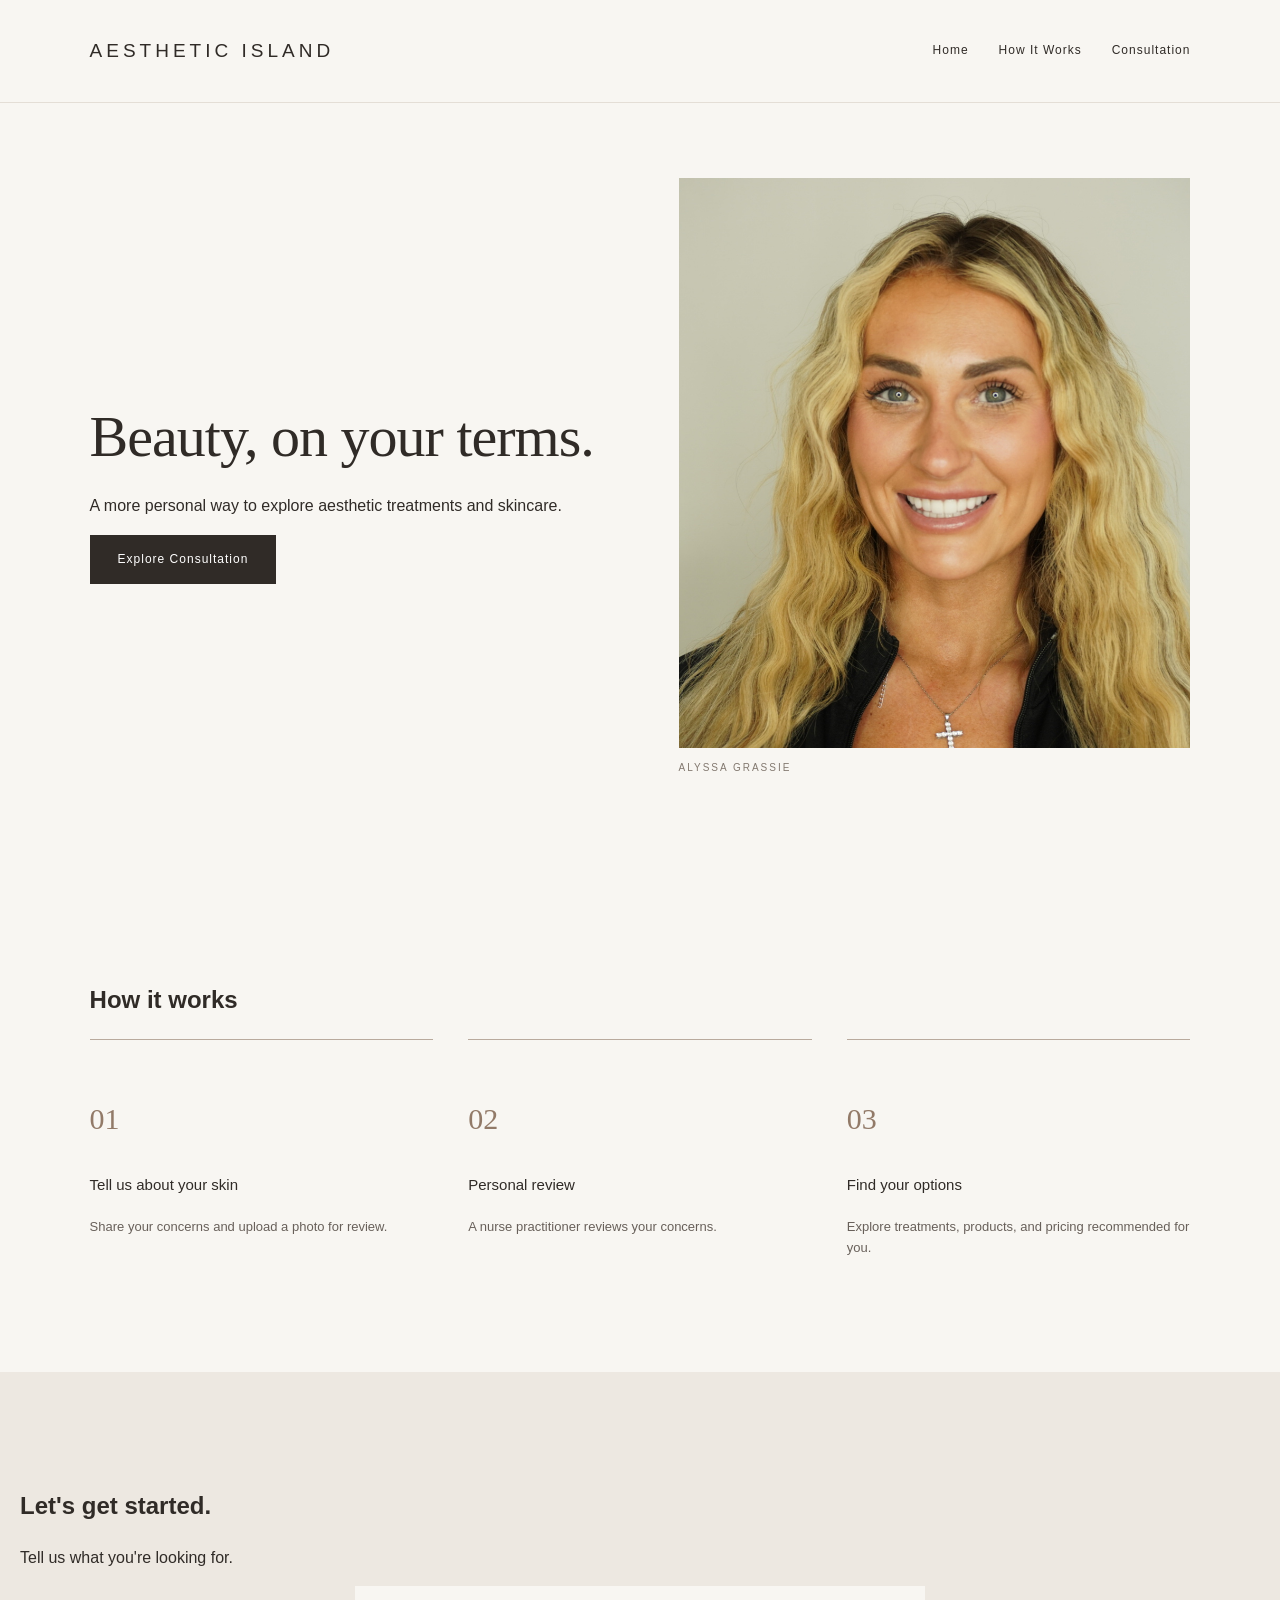
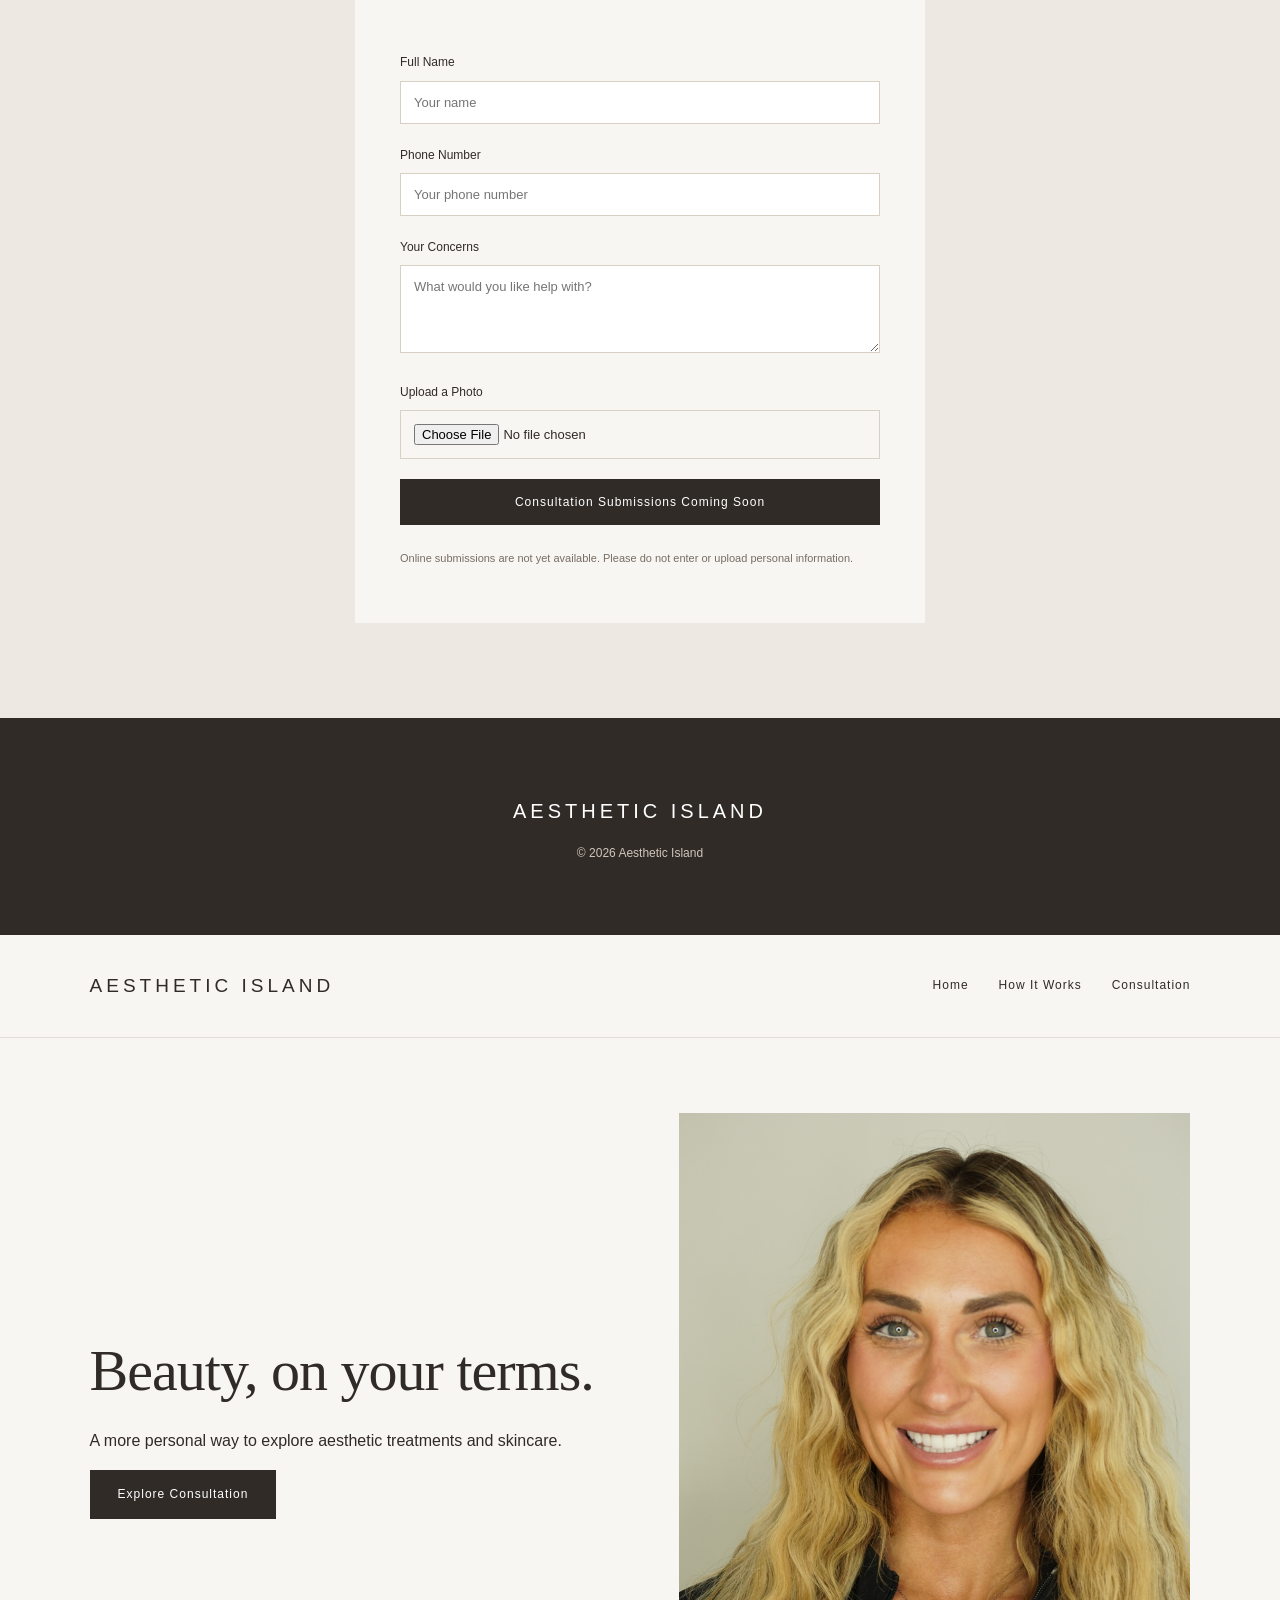
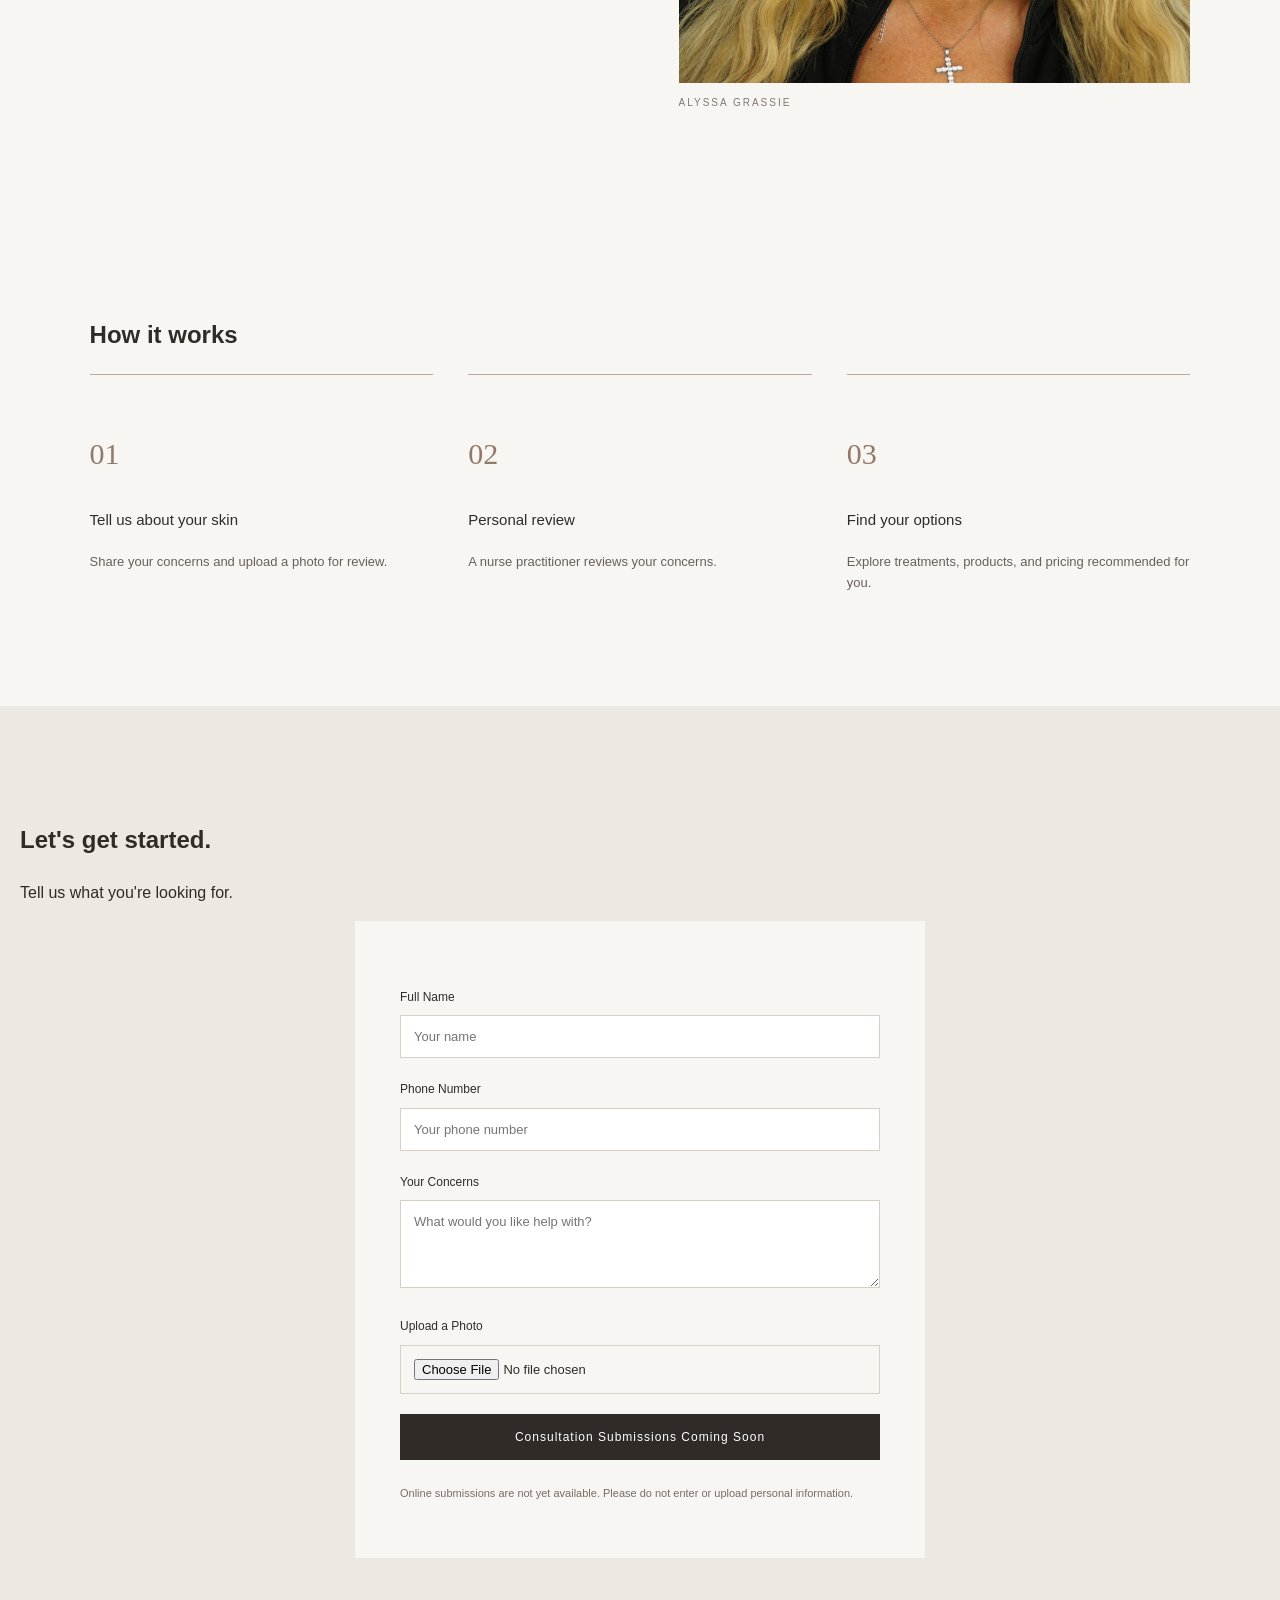
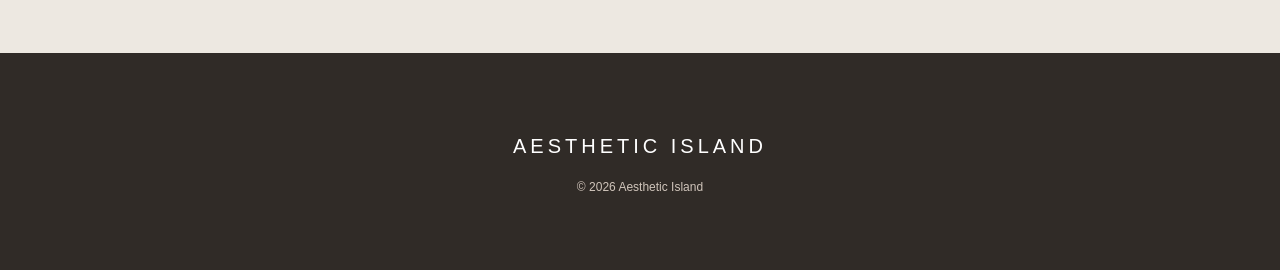
==== frontend/index.html @ 3855f167 "Refactor index.html for clarity and structure" ====
<!DOCTYPE html>
<html lang="en">

<head>
    <meta charset="UTF-8">
    <meta name="viewport" content="width=device-width, initial-scale=1.0">

    <title>Aesthetic Island</title>

    <link rel="stylesheet" href="style.css">
</head>

<body>

    <!-- this is my navigation -->
    <nav>
        <h2>AESTHETIC ISLAND</h2>

        <div class="links">
            <a href="#home">Home</a>
            <a href="#about">How It Works</a>
            <a href="#consultation">Consultation</a>
        </div>
    </nav>


    <!-- this is my homepage -->
    <section id="home" class="home">

        <div class="homeText">

            <h1>Beauty, on your terms.</h1>

            <p>
                A more personal way to explore
                aesthetic treatments and skincare.
            </p>

            <a href="#consultation" class="mainButton">
                Explore Consultation
            </a>

        </div>

        <!-- this is my homepage picture -->
        <div class="homeImage">

            <img src="../images/hero.jpg"
                 alt="Aesthetic Island model">

            <p class="photoCaption">
                ALYSSA GRASSIE
            </p>

        </div>

    </section>


    <!-- this explains my website -->
    <section id="about" class="about">

        <h2>How it works</h2>

        <div class="steps">

            <div class="step">
                <h3>01</h3>
                <h4>Tell us about your skin</h4>
                <p>
                    Share your concerns and upload
                    a photo for review.
                </p>
            </div>

            <div class="step">
                <h3>02</h3>
                <h4>Personal review</h4>
                <p>
                    A nurse practitioner reviews
                    your concerns.
                </p>
            </div>

            <div class="step">
                <h3>03</h3>
                <h4>Find your options</h4>
                <p>
                    Explore treatments, products,
                    and pricing recommended for you.
                </p>
            </div>

        </div>

    </section>


    <!-- this is my consultation section -->
    <section id="consultation" class="consultation">

        <h2>Let's get started.</h2>

        <p class="formIntro">
            Tell us what you're looking for.
        </p>

        <form id="clientForm">

            <label for="name">Full Name</label>
            <input type="text" id="name" name="name"
                   placeholder="Your name" required>

            <label for="phone">Phone Number</label>
            <input type="tel" id="phone" name="phone"
                   placeholder="Your phone number" required>

            <label for="concern">Your Concerns</label>
            <textarea id="concern" name="concern"
                      rows="4"
                      placeholder="What would you like help with?"
                      required></textarea>

            <label for="photo">Upload a Photo</label>
            <input type="file" id="photo" name="photo"
                   accept="image/*" required>

            <button type="submit" disabled>
                Consultation Submissions Coming Soon
            </button>

            <p class="formNote">
                Online submissions are not yet available.
                Please do not enter or upload personal information.
            </p>

        </form>

    </section>


    <!-- this is my footer -->
    <footer>
        <h2>AESTHETIC ISLAND</h2>
        <p>© 2026 Aesthetic Island</p>
    </footer>

    <script src="script.js"></script>

</body>
</html>

<!DOCTYPE html>
<html lang="en">

<head>
    <meta charset="UTF-8">
    <meta name="viewport" content="width=device-width, initial-scale=1.0">

    <title>Aesthetic Island</title>

    <link rel="stylesheet" href="style.css">
</head>

<body>

    <!-- this is my navigation -->
    <nav>
        <h2>AESTHETIC ISLAND</h2>

        <div class="links">
            <a href="#home">Home</a>
            <a href="#about">How It Works</a>
            <a href="#consultation">Consultation</a>
        </div>
    </nav>


    <!-- this is my homepage -->
    <section id="home" class="home">

        <div class="homeText">

            <h1>Beauty, on your terms.</h1>

            <p>
                A more personal way to explore
                aesthetic treatments and skincare.
            </p>

            <a href="#consultation" class="mainButton">
                Explore Consultation
            </a>

        </div>

        <!-- this is my homepage picture -->
        <div class="homeImage">

            <img src="../images/hero.jpg"
                 alt="Aesthetic Island model">

            <p class="photoCaption">
                ALYSSA GRASSIE
            </p>

        </div>

    </section>


    <!-- this explains my website -->
    <section id="about" class="about">

        <h2>How it works</h2>

        <div class="steps">

            <div class="step">
                <h3>01</h3>
                <h4>Tell us about your skin</h4>
                <p>
                    Share your concerns and upload
                    a photo for review.
                </p>
            </div>

            <div class="step">
                <h3>02</h3>
                <h4>Personal review</h4>
                <p>
                    A nurse practitioner reviews
                    your concerns.
                </p>
            </div>

            <div class="step">
                <h3>03</h3>
                <h4>Find your options</h4>
                <p>
                    Explore treatments, products,
                    and pricing recommended for you.
                </p>
            </div>

        </div>

    </section>


    <!-- this is my consultation section -->
    <section id="consultation" class="consultation">

        <h2>Let's get started.</h2>

        <p class="formIntro">
            Tell us what you're looking for.
        </p>

        <form id="clientForm">

            <label for="name">Full Name</label>
            <input type="text" id="name" name="name"
                   placeholder="Your name" required>

            <label for="phone">Phone Number</label>
            <input type="tel" id="phone" name="phone"
                   placeholder="Your phone number" required>

            <label for="concern">Your Concerns</label>
            <textarea id="concern" name="concern"
                      rows="4"
                      placeholder="What would you like help with?"
                      required></textarea>

            <label for="photo">Upload a Photo</label>
            <input type="file" id="photo" name="photo"
                   accept="image/*" required>

            <button type="submit" disabled>
                Consultation Submissions Coming Soon
            </button>

            <p class="formNote">
                Online submissions are not yet available.
                Please do not enter or upload personal information.
            </p>

        </form>

    </section>


    <!-- this is my footer -->
    <footer>
        <h2>AESTHETIC ISLAND</h2>
        <p>© 2026 Aesthetic Island</p>
    </footer>

    <script src="script.js"></script>

</body>
</html>
---- frontend/style.css ----
/* this is the style for my whole website */
* {
    box-sizing: border-box;
}

html {
    scroll-behavior: smooth;
}

body {
    margin: 0;
    background-color: #f8f6f2;
    color: #302b27;
    font-family: Arial, sans-serif;
    line-height: 1.6;
}

/* this is the top bar */
.topBar {
    display: flex;
    justify-content: space-between;
    padding: 8px 7%;
    background-color: #e9e4dd;
    font-size: 10px;
    letter-spacing: 2px;
}

/* this is my navigation */
nav {
    display: flex;
    justify-content: space-between;
    align-items: center;
    padding: 20px 7%;
    border-bottom: 1px solid #e4ded6;
}

nav h2 {
    font-size: 19px;
    font-weight: 400;
    letter-spacing: 4px;
}

.links {
    display: flex;
    gap: 30px;
}

a {
    color: inherit;
    text-decoration: none;
}

.links a {
    font-size: 12px;
    letter-spacing: 1px;
}

a:hover {
    color: #9a806c;
}

/* this is my homepage */
.home {
    display: flex;
    align-items: center;
    gap: 7%;
    padding: 75px 7%;
}

.homeText {
    width: 50%;
}

.smallText {
    font-size: 11px;
    letter-spacing: 3px;
    text-transform: uppercase;
    color: #927a68;
}

.home h1 {
    font-family: Georgia, serif;
    font-size: 58px;
    font-weight: 400;
    line-height: 1.1;
    letter-spacing: -1px;
    margin: 25px 0;
}

.description {
    max-width: 440px;
    font-size: 14px;
    color: #68605a;
    margin-bottom: 35px;
}

.mainButton {
    display: inline-block;
    padding: 15px 28px;
    background-color: #302b27;
    color: white;
    font-size: 12px;
    letter-spacing: 1px;
}

.mainButton:hover {
    background-color: #927a68;
    color: white;
}

.bottomText {
    margin-top: 65px;
    font-size: 10px;
    letter-spacing: 2px;
    color: #927a68;
}

/* this is my homepage picture */
.homeImage {
    width: 50%;
}

.homeImage img {
    display: block;
    width: 100%;
    height: 570px;
    object-fit: cover;
}

.photoCaption {
    margin-top: 12px;
    font-size: 10px;
    letter-spacing: 2px;
    color: #82786f;
}

/* this is the introduction */
.intro {
    text-align: center;
    padding: 100px 20px;
    background-color: #ede8e1;
}

.intro h2 {
    max-width: 700px;
    margin: 20px auto;
    font-family: Georgia, serif;
    font-size: 40px;
    font-weight: 400;
    line-height: 1.2;
}

.intro > p:last-child {
    max-width: 570px;
    margin: 0 auto;
    font-size: 14px;
    color: #68605a;
}

/* this is the process section */
.about {
    padding: 100px 7%;
}

.sectionTitle {
    text-align: center;
    margin-bottom: 60px;
}

.sectionTitle h2,
.formTitle h2 {
    font-family: Georgia, serif;
    font-size: 45px;
    font-weight: 400;
    margin: 10px 0;
}

.sectionTitle > p:last-child,
.formTitle > p:last-child {
    font-size: 14px;
    color: #68605a;
}

.steps {
    display: flex;
    gap: 35px;
}

.step {
    flex: 1;
    border-top: 1px solid #b9aa9d;
    padding-top: 25px;
}

.step h3 {
    font-family: Georgia, serif;
    font-size: 30px;
    font-weight: 400;
    color: #927a68;
}

.step h4 {
    font-size: 15px;
    font-weight: 500;
}

.step p {
    font-size: 13px;
    color: #68605a;
}

/* this is the consultation section */
.consultation {
    background-color: #ede8e1;
    padding: 95px 20px;
}

.formTitle {
    text-align: center;
    margin-bottom: 40px;
}

form {
    max-width: 570px;
    margin: auto;
    background-color: #f8f6f2;
    padding: 45px;
}

label {
    display: block;
    margin-top: 22px;
    margin-bottom: 8px;
    font-size: 12px;
}

input,
textarea {
    width: 100%;
    padding: 13px;
    border: 1px solid #d8cfc5;
    background-color: white;
    color: #302b27;
    font-family: Arial, sans-serif;
    font-size: 13px;
}

textarea {
    resize: vertical;
}

input[type="file"] {
    background-color: transparent;
}

.formNote {
    font-size: 11px;
    color: #786d64;
    margin-top: 25px;
}

button {
    width: 100%;
    padding: 16px;
    margin-top: 20px;
    border: none;
    background-color: #302b27;
    color: white;
    font-size: 12px;
    letter-spacing: 1px;
    cursor: pointer;
}

button:hover {
    background-color: #927a68;
}

/* this is the footer */
footer {
    padding: 60px 7%;
    background-color: #302b27;
    color: white;
    text-align: center;
}

footer h2 {
    font-size: 20px;
    font-weight: 400;
    letter-spacing: 4px;
}

footer p {
    font-size: 12px;
    color: #d0c5bb;
}

.footerLinks {
    display: flex;
    justify-content: center;
    gap: 25px;
    margin: 30px 0;
}

.footerLinks a {
    font-size: 12px;
}

.copyright {
    margin-top: 35px;
    font-size: 10px;
}

/* this makes my website fit on phones */
@media (max-width: 768px) {

    .topBar {
        display: none;
    }

    nav {
        flex-direction: column;
        gap: 15px;
    }

    .links {
        gap: 18px;
    }

    .home {
        flex-direction: column;
        padding: 45px 7%;
    }

    .homeText,
    .homeImage {
        width: 100%;
    }

    .home h1 {
        font-size: 42px;
    }

    .homeImage img {
        height: auto;
    }

    .bottomText {
        margin-top: 35px;
    }

    .intro h2,
    .sectionTitle h2,
    .formTitle h2 {
        font-size: 34px;
    }

    .steps {
        flex-direction: column;
    }

    form {
        padding: 25px;
    }
}
---- frontend/style.css ----
/* this is the style for my whole website */
* {
    box-sizing: border-box;
}

html {
    scroll-behavior: smooth;
}

body {
    margin: 0;
    background-color: #f8f6f2;
    color: #302b27;
    font-family: Arial, sans-serif;
    line-height: 1.6;
}

/* this is the top bar */
.topBar {
    display: flex;
    justify-content: space-between;
    padding: 8px 7%;
    background-color: #e9e4dd;
    font-size: 10px;
    letter-spacing: 2px;
}

/* this is my navigation */
nav {
    display: flex;
    justify-content: space-between;
    align-items: center;
    padding: 20px 7%;
    border-bottom: 1px solid #e4ded6;
}

nav h2 {
    font-size: 19px;
    font-weight: 400;
    letter-spacing: 4px;
}

.links {
    display: flex;
    gap: 30px;
}

a {
    color: inherit;
    text-decoration: none;
}

.links a {
    font-size: 12px;
    letter-spacing: 1px;
}

a:hover {
    color: #9a806c;
}

/* this is my homepage */
.home {
    display: flex;
    align-items: center;
    gap: 7%;
    padding: 75px 7%;
}

.homeText {
    width: 50%;
}

.smallText {
    font-size: 11px;
    letter-spacing: 3px;
    text-transform: uppercase;
    color: #927a68;
}

.home h1 {
    font-family: Georgia, serif;
    font-size: 58px;
    font-weight: 400;
    line-height: 1.1;
    letter-spacing: -1px;
    margin: 25px 0;
}

.description {
    max-width: 440px;
    font-size: 14px;
    color: #68605a;
    margin-bottom: 35px;
}

.mainButton {
    display: inline-block;
    padding: 15px 28px;
    background-color: #302b27;
    color: white;
    font-size: 12px;
    letter-spacing: 1px;
}

.mainButton:hover {
    background-color: #927a68;
    color: white;
}

.bottomText {
    margin-top: 65px;
    font-size: 10px;
    letter-spacing: 2px;
    color: #927a68;
}

/* this is my homepage picture */
.homeImage {
    width: 50%;
}

.homeImage img {
    display: block;
    width: 100%;
    height: 570px;
    object-fit: cover;
}

.photoCaption {
    margin-top: 12px;
    font-size: 10px;
    letter-spacing: 2px;
    color: #82786f;
}

/* this is the introduction */
.intro {
    text-align: center;
    padding: 100px 20px;
    background-color: #ede8e1;
}

.intro h2 {
    max-width: 700px;
    margin: 20px auto;
    font-family: Georgia, serif;
    font-size: 40px;
    font-weight: 400;
    line-height: 1.2;
}

.intro > p:last-child {
    max-width: 570px;
    margin: 0 auto;
    font-size: 14px;
    color: #68605a;
}

/* this is the process section */
.about {
    padding: 100px 7%;
}

.sectionTitle {
    text-align: center;
    margin-bottom: 60px;
}

.sectionTitle h2,
.formTitle h2 {
    font-family: Georgia, serif;
    font-size: 45px;
    font-weight: 400;
    margin: 10px 0;
}

.sectionTitle > p:last-child,
.formTitle > p:last-child {
    font-size: 14px;
    color: #68605a;
}

.steps {
    display: flex;
    gap: 35px;
}

.step {
    flex: 1;
    border-top: 1px solid #b9aa9d;
    padding-top: 25px;
}

.step h3 {
    font-family: Georgia, serif;
    font-size: 30px;
    font-weight: 400;
    color: #927a68;
}

.step h4 {
    font-size: 15px;
    font-weight: 500;
}

.step p {
    font-size: 13px;
    color: #68605a;
}

/* this is the consultation section */
.consultation {
    background-color: #ede8e1;
    padding: 95px 20px;
}

.formTitle {
    text-align: center;
    margin-bottom: 40px;
}

form {
    max-width: 570px;
    margin: auto;
    background-color: #f8f6f2;
    padding: 45px;
}

label {
    display: block;
    margin-top: 22px;
    margin-bottom: 8px;
    font-size: 12px;
}

input,
textarea {
    width: 100%;
    padding: 13px;
    border: 1px solid #d8cfc5;
    background-color: white;
    color: #302b27;
    font-family: Arial, sans-serif;
    font-size: 13px;
}

textarea {
    resize: vertical;
}

input[type="file"] {
    background-color: transparent;
}

.formNote {
    font-size: 11px;
    color: #786d64;
    margin-top: 25px;
}

button {
    width: 100%;
    padding: 16px;
    margin-top: 20px;
    border: none;
    background-color: #302b27;
    color: white;
    font-size: 12px;
    letter-spacing: 1px;
    cursor: pointer;
}

button:hover {
    background-color: #927a68;
}

/* this is the footer */
footer {
    padding: 60px 7%;
    background-color: #302b27;
    color: white;
    text-align: center;
}

footer h2 {
    font-size: 20px;
    font-weight: 400;
    letter-spacing: 4px;
}

footer p {
    font-size: 12px;
    color: #d0c5bb;
}

.footerLinks {
    display: flex;
    justify-content: center;
    gap: 25px;
    margin: 30px 0;
}

.footerLinks a {
    font-size: 12px;
}

.copyright {
    margin-top: 35px;
    font-size: 10px;
}

/* this makes my website fit on phones */
@media (max-width: 768px) {

    .topBar {
        display: none;
    }

    nav {
        flex-direction: column;
        gap: 15px;
    }

    .links {
        gap: 18px;
    }

    .home {
        flex-direction: column;
        padding: 45px 7%;
    }

    .homeText,
    .homeImage {
        width: 100%;
    }

    .home h1 {
        font-size: 42px;
    }

    .homeImage img {
        height: auto;
    }

    .bottomText {
        margin-top: 35px;
    }

    .intro h2,
    .sectionTitle h2,
    .formTitle h2 {
        font-size: 34px;
    }

    .steps {
        flex-direction: column;
    }

    form {
        padding: 25px;
    }
}
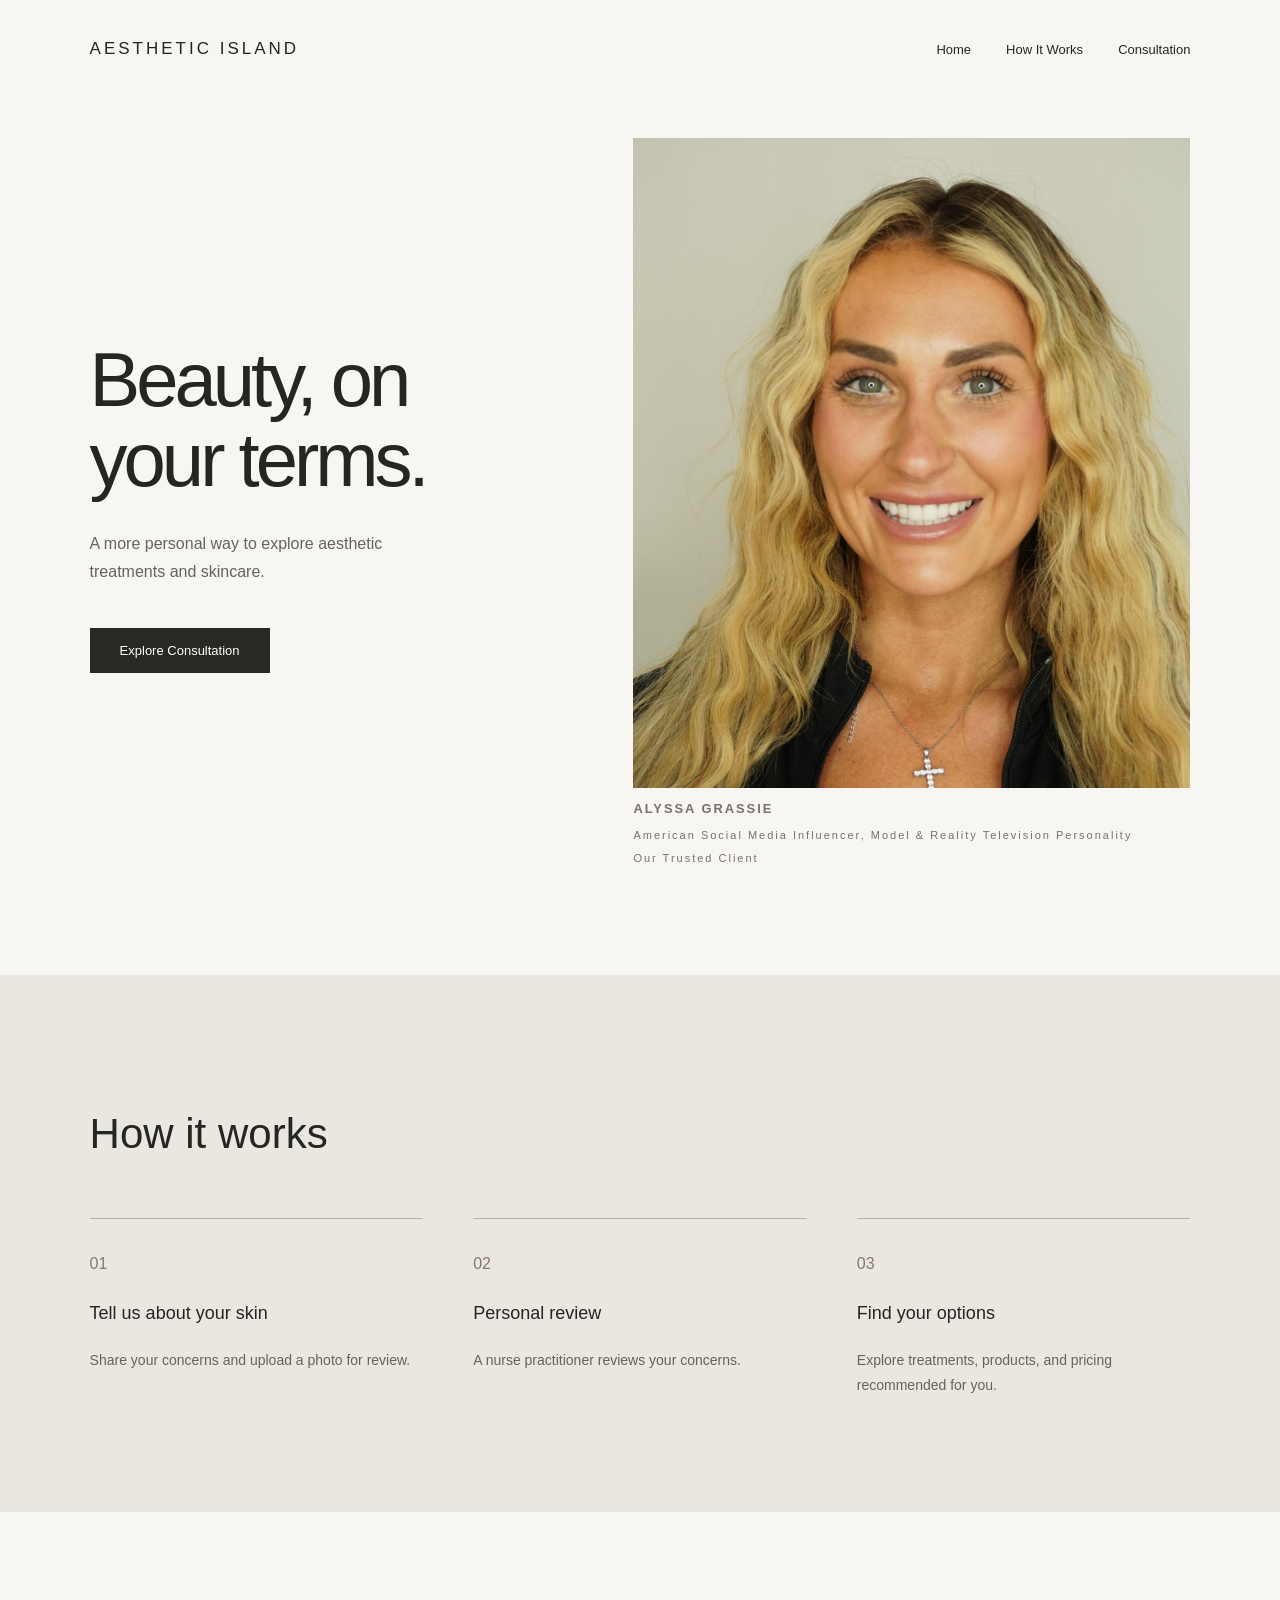
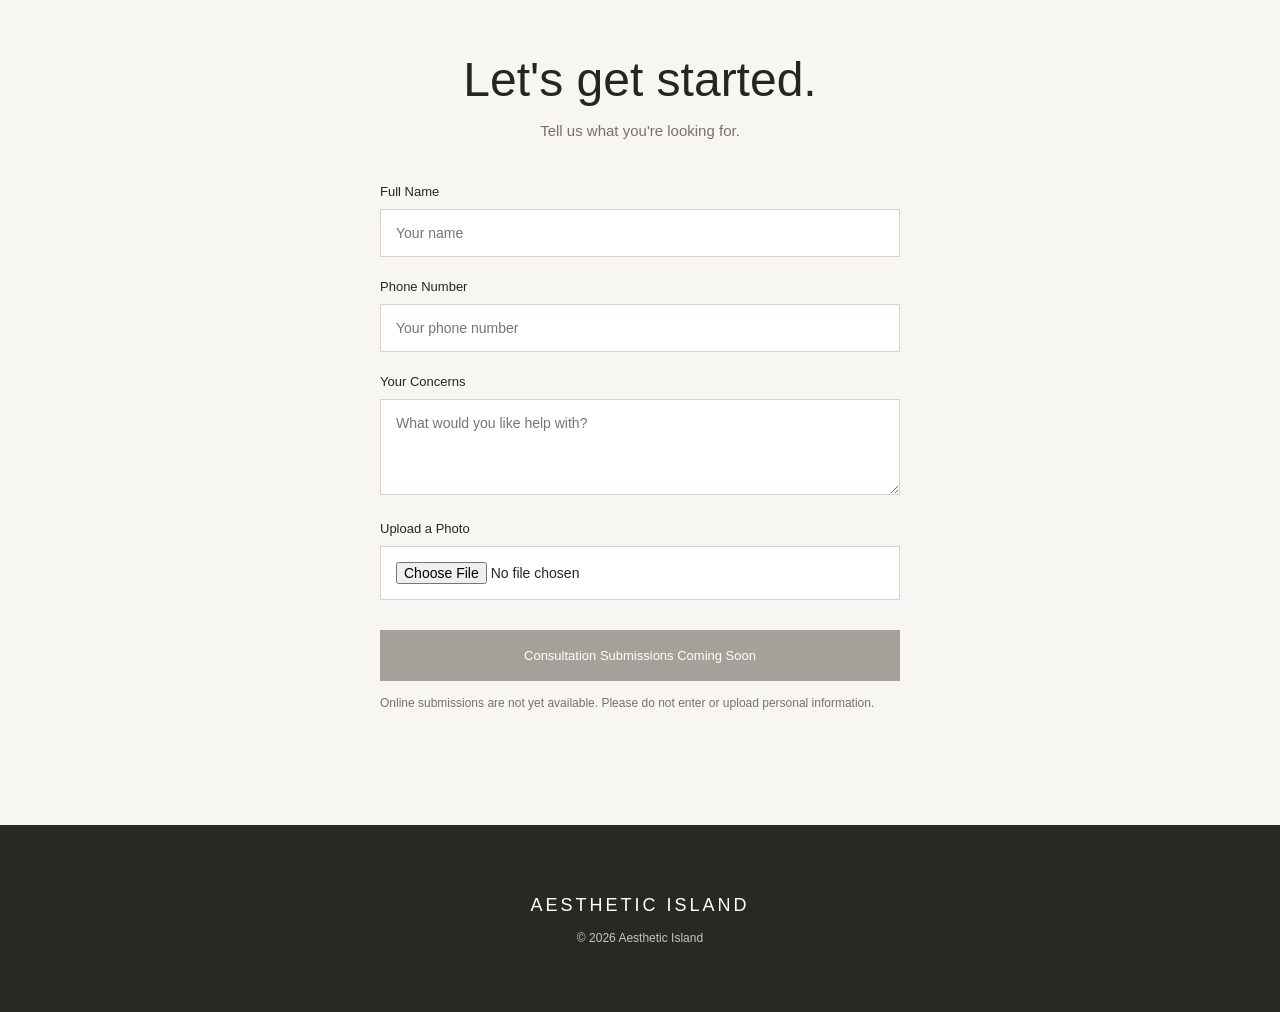
==== commit 8febfc0f: "Enhance comments and structure in index.html Updated comments for clarity and added client form sect" ====
--- a/frontend/index.html
+++ b/frontend/index.html
@@ -12,7 +12,7 @@
 
 <body>
 
-    <!-- this is my navigation -->
+    <!-- this is my navigation bar -->
     <nav>
         <h2>AESTHETIC ISLAND</h2>
 
@@ -42,53 +42,81 @@
 
         </div>
 
+
         <!-- this is my homepage picture -->
         <div class="homeImage">
 
             <img src="../images/hero.jpg"
-                 alt="Aesthetic Island model">
-
-            <p class="photoCaption">
-                ALYSSA GRASSIE
-            </p>
+                 alt="Aesthetic Island featured model">
+
+            <!-- this is my featured client caption -->
+            <div class="photoCaption">
+
+                <h3>ALYSSA GRASSIE</h3>
+
+                <p>
+                    American Social Media Influencer,
+                    Model &amp; Reality Television Personality
+                </p>
+
+                <p class="clientText">Our Trusted Client</p>
+
+            </div>
 
         </div>
 
     </section>
 
 
-    <!-- this explains my website -->
+    <!-- this explains how my website works -->
     <section id="about" class="about">
 
         <h2>How it works</h2>
 
         <div class="steps">
 
+            <!-- first step -->
             <div class="step">
+
                 <h3>01</h3>
+
                 <h4>Tell us about your skin</h4>
+
                 <p>
                     Share your concerns and upload
                     a photo for review.
                 </p>
-            </div>
-
+
+            </div>
+
+
+            <!-- second step -->
             <div class="step">
+
                 <h3>02</h3>
+
                 <h4>Personal review</h4>
+
                 <p>
                     A nurse practitioner reviews
                     your concerns.
                 </p>
-            </div>
-
+
+            </div>
+
+
+            <!-- third step -->
             <div class="step">
+
                 <h3>03</h3>
+
                 <h4>Find your options</h4>
+
                 <p>
                     Explore treatments, products,
                     and pricing recommended for you.
                 </p>
+
             </div>
 
         </div>
@@ -105,26 +133,50 @@
             Tell us what you're looking for.
         </p>
 
+        <!-- this is my client form -->
         <form id="clientForm">
 
+            <!-- client name -->
             <label for="name">Full Name</label>
-            <input type="text" id="name" name="name"
-                   placeholder="Your name" required>
-
+
+            <input type="text"
+                   id="name"
+                   name="name"
+                   placeholder="Your name"
+                   required>
+
+
+            <!-- client phone number -->
             <label for="phone">Phone Number</label>
-            <input type="tel" id="phone" name="phone"
-                   placeholder="Your phone number" required>
-
+
+            <input type="tel"
+                   id="phone"
+                   name="phone"
+                   placeholder="Your phone number"
+                   required>
+
+
+            <!-- client concerns -->
             <label for="concern">Your Concerns</label>
-            <textarea id="concern" name="concern"
+
+            <textarea id="concern"
+                      name="concern"
                       rows="4"
                       placeholder="What would you like help with?"
                       required></textarea>
 
+
+            <!-- client photo -->
             <label for="photo">Upload a Photo</label>
-            <input type="file" id="photo" name="photo"
-                   accept="image/*" required>
-
+
+            <input type="file"
+                   id="photo"
+                   name="photo"
+                   accept="image/*"
+                   required>
+
+
+            <!-- this button will work when the backend is ready -->
             <button type="submit" disabled>
                 Consultation Submissions Coming Soon
             </button>
@@ -141,163 +193,16 @@
 
     <!-- this is my footer -->
     <footer>
+
         <h2>AESTHETIC ISLAND</h2>
+
         <p>© 2026 Aesthetic Island</p>
+
     </footer>
 
+
+    <!-- this connects my javascript -->
     <script src="script.js"></script>
 
 </body>
 </html>
-
-<!DOCTYPE html>
-<html lang="en">
-
-<head>
-    <meta charset="UTF-8">
-    <meta name="viewport" content="width=device-width, initial-scale=1.0">
-
-    <title>Aesthetic Island</title>
-
-    <link rel="stylesheet" href="style.css">
-</head>
-
-<body>
-
-    <!-- this is my navigation -->
-    <nav>
-        <h2>AESTHETIC ISLAND</h2>
-
-        <div class="links">
-            <a href="#home">Home</a>
-            <a href="#about">How It Works</a>
-            <a href="#consultation">Consultation</a>
-        </div>
-    </nav>
-
-
-    <!-- this is my homepage -->
-    <section id="home" class="home">
-
-        <div class="homeText">
-
-            <h1>Beauty, on your terms.</h1>
-
-            <p>
-                A more personal way to explore
-                aesthetic treatments and skincare.
-            </p>
-
-            <a href="#consultation" class="mainButton">
-                Explore Consultation
-            </a>
-
-        </div>
-
-        <!-- this is my homepage picture -->
-        <div class="homeImage">
-
-            <img src="../images/hero.jpg"
-                 alt="Aesthetic Island model">
-
-            <p class="photoCaption">
-                ALYSSA GRASSIE
-            </p>
-
-        </div>
-
-    </section>
-
-
-    <!-- this explains my website -->
-    <section id="about" class="about">
-
-        <h2>How it works</h2>
-
-        <div class="steps">
-
-            <div class="step">
-                <h3>01</h3>
-                <h4>Tell us about your skin</h4>
-                <p>
-                    Share your concerns and upload
-                    a photo for review.
-                </p>
-            </div>
-
-            <div class="step">
-                <h3>02</h3>
-                <h4>Personal review</h4>
-                <p>
-                    A nurse practitioner reviews
-                    your concerns.
-                </p>
-            </div>
-
-            <div class="step">
-                <h3>03</h3>
-                <h4>Find your options</h4>
-                <p>
-                    Explore treatments, products,
-                    and pricing recommended for you.
-                </p>
-            </div>
-
-        </div>
-
-    </section>
-
-
-    <!-- this is my consultation section -->
-    <section id="consultation" class="consultation">
-
-        <h2>Let's get started.</h2>
-
-        <p class="formIntro">
-            Tell us what you're looking for.
-        </p>
-
-        <form id="clientForm">
-
-            <label for="name">Full Name</label>
-            <input type="text" id="name" name="name"
-                   placeholder="Your name" required>
-
-            <label for="phone">Phone Number</label>
-            <input type="tel" id="phone" name="phone"
-                   placeholder="Your phone number" required>
-
-            <label for="concern">Your Concerns</label>
-            <textarea id="concern" name="concern"
-                      rows="4"
-                      placeholder="What would you like help with?"
-                      required></textarea>
-
-            <label for="photo">Upload a Photo</label>
-            <input type="file" id="photo" name="photo"
-                   accept="image/*" required>
-
-            <button type="submit" disabled>
-                Consultation Submissions Coming Soon
-            </button>
-
-            <p class="formNote">
-                Online submissions are not yet available.
-                Please do not enter or upload personal information.
-            </p>
-
-        </form>
-
-    </section>
-
-
-    <!-- this is my footer -->
-    <footer>
-        <h2>AESTHETIC ISLAND</h2>
-        <p>© 2026 Aesthetic Island</p>
-    </footer>
-
-    <script src="script.js"></script>
-
-</body>
-</html>
--- a/frontend/style.css
+++ b/frontend/style.css
@@ -1,5 +1,5 @@
 
-/* this is the style for my whole website */
+/* this is my main website style */
 * {
     box-sizing: border-box;
 }
@@ -10,313 +10,229 @@
 
 body {
     margin: 0;
-    background-color: #f8f6f2;
-    color: #302b27;
     font-family: Arial, sans-serif;
-    line-height: 1.6;
-}
-
-/* this is the top bar */
-.topBar {
-    display: flex;
-    justify-content: space-between;
-    padding: 8px 7%;
-    background-color: #e9e4dd;
-    font-size: 10px;
-    letter-spacing: 2px;
-}
-
-/* this is my navigation */
+    background-color: #f7f6f3;
+    color: #252521;
+}
+
+/* navigation */
 nav {
     display: flex;
     justify-content: space-between;
     align-items: center;
-    padding: 20px 7%;
-    border-bottom: 1px solid #e4ded6;
+    padding: 25px 7%;
+    background-color: #f7f6f3;
 }
 
 nav h2 {
-    font-size: 19px;
-    font-weight: 400;
-    letter-spacing: 4px;
+    font-size: 17px;
+    font-weight: 500;
+    letter-spacing: 3px;
 }
 
 .links {
     display: flex;
-    gap: 30px;
-}
-
-a {
-    color: inherit;
+    gap: 35px;
+}
+
+.links a {
+    color: #252521;
     text-decoration: none;
-}
-
-.links a {
-    font-size: 12px;
-    letter-spacing: 1px;
-}
-
-a:hover {
-    color: #9a806c;
-}
-
-/* this is my homepage */
+    font-size: 13px;
+}
+
+.links a:hover {
+    color: #9c8976;
+}
+
+/* homepage */
 .home {
     display: flex;
     align-items: center;
-    gap: 7%;
-    padding: 75px 7%;
+    gap: 8%;
+    padding: 40px 7% 100px;
 }
 
 .homeText {
-    width: 50%;
-}
-
-.smallText {
-    font-size: 11px;
-    letter-spacing: 3px;
-    text-transform: uppercase;
-    color: #927a68;
-}
-
-.home h1 {
-    font-family: Georgia, serif;
-    font-size: 58px;
-    font-weight: 400;
-    line-height: 1.1;
-    letter-spacing: -1px;
-    margin: 25px 0;
-}
-
-.description {
-    max-width: 440px;
-    font-size: 14px;
-    color: #68605a;
-    margin-bottom: 35px;
+    width: 45%;
+}
+
+.homeText h1 {
+    font-size: 76px;
+    font-weight: 400;
+    letter-spacing: -4px;
+    line-height: 1.05;
+    margin: 0 0 30px;
+}
+
+.homeText p {
+    font-size: 16px;
+    line-height: 1.8;
+    color: #66635e;
+    max-width: 350px;
 }
 
 .mainButton {
     display: inline-block;
-    padding: 15px 28px;
-    background-color: #302b27;
+    margin-top: 25px;
+    padding: 15px 30px;
+    background-color: #292923;
     color: white;
-    font-size: 12px;
-    letter-spacing: 1px;
+    text-decoration: none;
+    font-size: 13px;
 }
 
 .mainButton:hover {
-    background-color: #927a68;
-    color: white;
-}
-
-.bottomText {
-    margin-top: 65px;
-    font-size: 10px;
-    letter-spacing: 2px;
-    color: #927a68;
-}
-
-/* this is my homepage picture */
+    background-color: #7d7063;
+}
+
+/* homepage picture */
 .homeImage {
-    width: 50%;
+    width: 55%;
 }
 
 .homeImage img {
     display: block;
     width: 100%;
-    height: 570px;
+    height: 650px;
     object-fit: cover;
 }
 
 .photoCaption {
+    font-size: 11px;
+    letter-spacing: 2px;
+    color: #77716a;
     margin-top: 12px;
-    font-size: 10px;
-    letter-spacing: 2px;
-    color: #82786f;
-}
-
-/* this is the introduction */
-.intro {
-    text-align: center;
-    padding: 100px 20px;
-    background-color: #ede8e1;
-}
-
-.intro h2 {
-    max-width: 700px;
-    margin: 20px auto;
-    font-family: Georgia, serif;
-    font-size: 40px;
-    font-weight: 400;
-    line-height: 1.2;
-}
-
-.intro > p:last-child {
-    max-width: 570px;
-    margin: 0 auto;
-    font-size: 14px;
-    color: #68605a;
-}
-
-/* this is the process section */
+}
+
+/* how it works */
 .about {
     padding: 100px 7%;
-}
-
-.sectionTitle {
-    text-align: center;
+    background-color: #eae7e1;
+}
+
+.about h2 {
+    font-size: 42px;
+    font-weight: 400;
     margin-bottom: 60px;
 }
 
-.sectionTitle h2,
-.formTitle h2 {
-    font-family: Georgia, serif;
-    font-size: 45px;
-    font-weight: 400;
-    margin: 10px 0;
-}
-
-.sectionTitle > p:last-child,
-.formTitle > p:last-child {
-    font-size: 14px;
-    color: #68605a;
-}
-
 .steps {
     display: flex;
-    gap: 35px;
+    gap: 50px;
 }
 
 .step {
     flex: 1;
-    border-top: 1px solid #b9aa9d;
-    padding-top: 25px;
+    border-top: 1px solid #b7b0a6;
+    padding-top: 20px;
 }
 
 .step h3 {
-    font-family: Georgia, serif;
-    font-size: 30px;
-    font-weight: 400;
-    color: #927a68;
+    font-size: 16px;
+    font-weight: 400;
+    color: #8a7866;
 }
 
 .step h4 {
+    font-size: 18px;
+    font-weight: 500;
+    margin-top: 30px;
+}
+
+.step p {
+    font-size: 14px;
+    line-height: 1.8;
+    color: #66635e;
+}
+
+/* consultation */
+.consultation {
+    padding: 100px 20px;
+    text-align: center;
+}
+
+.consultation h2 {
+    font-size: 48px;
+    font-weight: 400;
+    margin-bottom: 10px;
+}
+
+.formIntro {
+    color: #77716a;
     font-size: 15px;
-    font-weight: 500;
-}
-
-.step p {
-    font-size: 13px;
-    color: #68605a;
-}
-
-/* this is the consultation section */
-.consultation {
-    background-color: #ede8e1;
-    padding: 95px 20px;
-}
-
-.formTitle {
-    text-align: center;
-    margin-bottom: 40px;
+    margin-bottom: 45px;
 }
 
 form {
-    max-width: 570px;
+    max-width: 520px;
     margin: auto;
-    background-color: #f8f6f2;
-    padding: 45px;
+    text-align: left;
 }
 
 label {
     display: block;
+    font-size: 13px;
     margin-top: 22px;
-    margin-bottom: 8px;
-    font-size: 12px;
+    margin-bottom: 10px;
 }
 
 input,
 textarea {
     width: 100%;
-    padding: 13px;
-    border: 1px solid #d8cfc5;
-    background-color: white;
-    color: #302b27;
+    padding: 15px;
+    border: 1px solid #d7d3cb;
+    background-color: #fff;
     font-family: Arial, sans-serif;
-    font-size: 13px;
+    font-size: 14px;
 }
 
 textarea {
     resize: vertical;
 }
 
-input[type="file"] {
-    background-color: transparent;
-}
-
-.formNote {
-    font-size: 11px;
-    color: #786d64;
-    margin-top: 25px;
-}
-
 button {
     width: 100%;
-    padding: 16px;
-    margin-top: 20px;
+    padding: 18px;
+    margin-top: 30px;
+    background-color: #292923;
+    color: white;
     border: none;
-    background-color: #302b27;
-    color: white;
+    font-size: 13px;
+}
+
+button:disabled {
+    background-color: #a5a09a;
+    cursor: not-allowed;
+}
+
+.formNote {
     font-size: 12px;
-    letter-spacing: 1px;
-    cursor: pointer;
-}
-
-button:hover {
-    background-color: #927a68;
-}
-
-/* this is the footer */
+    color: #77716a;
+    line-height: 1.7;
+}
+
+/* footer */
 footer {
-    padding: 60px 7%;
-    background-color: #302b27;
+    padding: 55px 20px;
+    background-color: #292923;
     color: white;
     text-align: center;
 }
 
 footer h2 {
-    font-size: 20px;
-    font-weight: 400;
-    letter-spacing: 4px;
+    font-size: 18px;
+    font-weight: 400;
+    letter-spacing: 3px;
 }
 
 footer p {
     font-size: 12px;
-    color: #d0c5bb;
-}
-
-.footerLinks {
-    display: flex;
-    justify-content: center;
-    gap: 25px;
-    margin: 30px 0;
-}
-
-.footerLinks a {
-    font-size: 12px;
-}
-
-.copyright {
-    margin-top: 35px;
-    font-size: 10px;
-}
-
-/* this makes my website fit on phones */
+    color: #c8c5c0;
+}
+
+/* phone screen */
 @media (max-width: 768px) {
-
-    .topBar {
-        display: none;
-    }
 
     nav {
         flex-direction: column;
@@ -324,12 +240,12 @@
     }
 
     .links {
-        gap: 18px;
+        gap: 20px;
     }
 
     .home {
         flex-direction: column;
-        padding: 45px 7%;
+        padding: 40px 7%;
     }
 
     .homeText,
@@ -337,29 +253,29 @@
         width: 100%;
     }
 
-    .home h1 {
-        font-size: 42px;
+    .homeText h1 {
+        font-size: 50px;
+        letter-spacing: -2px;
+    }
+
+    .homeImage {
+        margin-top: 40px;
     }
 
     .homeImage img {
         height: auto;
     }
 
-    .bottomText {
-        margin-top: 35px;
-    }
-
-    .intro h2,
-    .sectionTitle h2,
-    .formTitle h2 {
-        font-size: 34px;
-    }
-
     .steps {
         flex-direction: column;
-    }
-
-    form {
-        padding: 25px;
-    }
-}
+        gap: 30px;
+    }
+
+    .about {
+        padding: 70px 7%;
+    }
+
+    .consultation h2 {
+        font-size: 38px;
+    }
+}
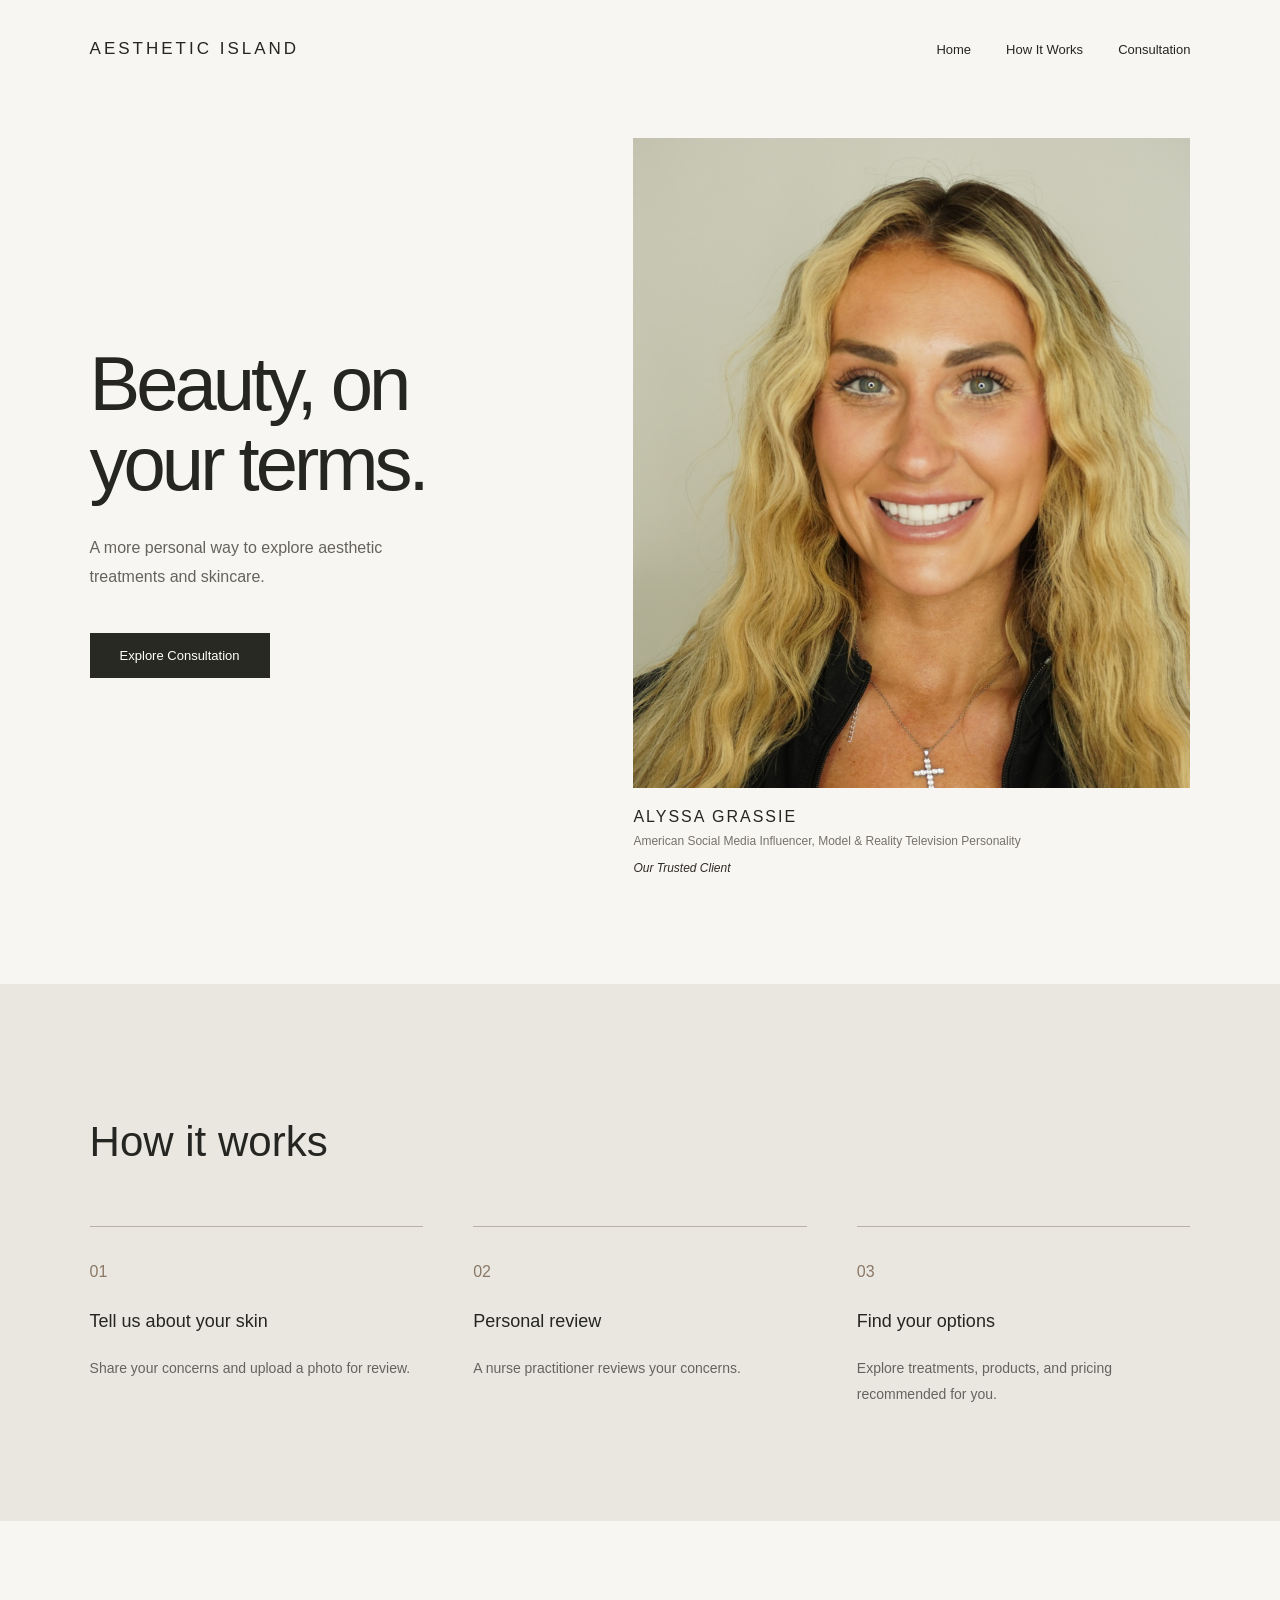
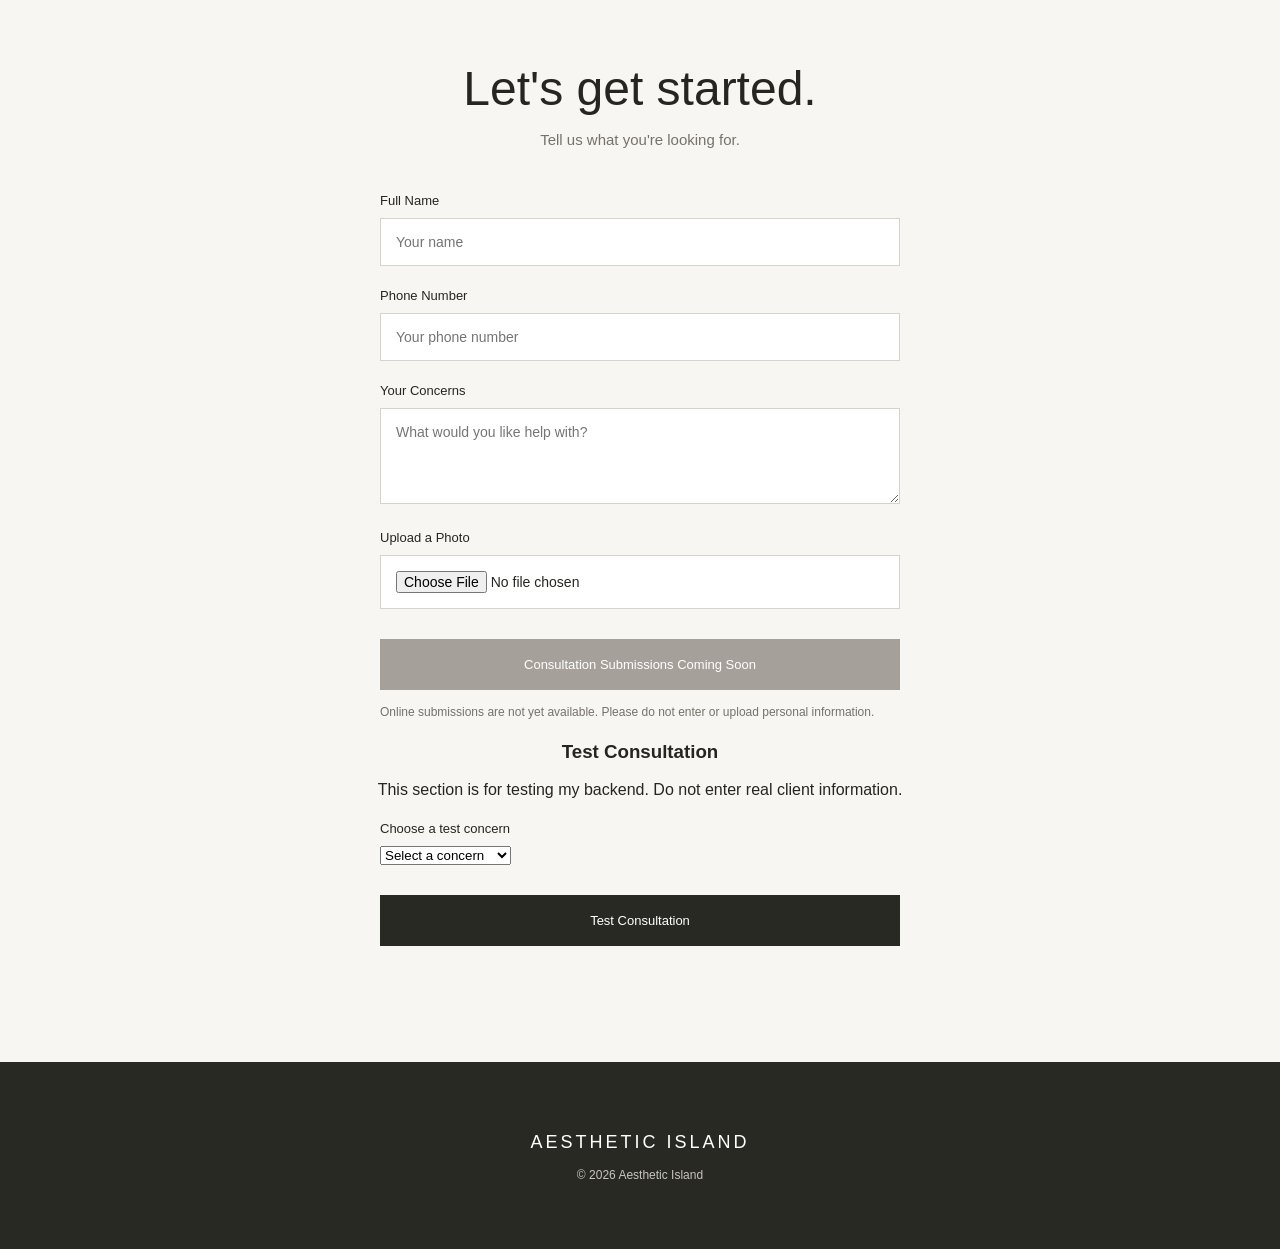
==== commit 511c3e14: "Add Flask backend and consultation API" ====
--- a/frontend/index.html
+++ b/frontend/index.html
@@ -1,3 +1,4 @@
+
 <!DOCTYPE html>
 <html lang="en">
 
@@ -46,7 +47,7 @@
         <!-- this is my homepage picture -->
         <div class="homeImage">
 
-            <img src="../images/hero.jpg"
+            <img src="/images/hero.jpg"
                  alt="Aesthetic Island featured model">
 
             <!-- this is my featured client caption -->
@@ -132,6 +133,7 @@
         <p class="formIntro">
             Tell us what you're looking for.
         </p>
+
 
         <!-- this is my client form -->
         <form id="clientForm">
@@ -176,7 +178,7 @@
                    required>
 
 
-            <!-- this button will work when the backend is ready -->
+            <!-- real submissions are not ready yet -->
             <button type="submit" disabled>
                 Consultation Submissions Coming Soon
             </button>
@@ -188,6 +190,63 @@
 
         </form>
 
+
+        <!-- this is my test consultation section -->
+        <div class="testConsultation">
+
+            <h3>Test Consultation</h3>
+
+            <p>
+                This section is for testing my backend.
+                Do not enter real client information.
+            </p>
+
+
+            <!-- this form sends test data to python -->
+            <form id="testForm">
+
+                <label for="testConcern">
+                    Choose a test concern
+                </label>
+
+                <select id="testConcern" required>
+
+                    <option value="">
+                        Select a concern
+                    </option>
+
+                    <option value="dry skin">
+                        Dry Skin
+                    </option>
+
+                    <option value="acne">
+                        Acne
+                    </option>
+
+                    <option value="fine lines">
+                        Fine Lines
+                    </option>
+
+                    <option value="uneven skin tone">
+                        Uneven Skin Tone
+                    </option>
+
+                </select>
+
+
+                <!-- this button tests my backend -->
+                <button type="submit">
+                    Test Consultation
+                </button>
+
+            </form>
+
+
+            <!-- this displays my backend response -->
+            <p id="testResult" aria-live="polite"></p>
+
+        </div>
+
     </section>
 
 
--- a/frontend/style.css
+++ b/frontend/style.css
@@ -1,5 +1,5 @@
 
-/* this is my main website style */
+/* this is the style for my whole website */
 * {
     box-sizing: border-box;
 }
@@ -15,7 +15,8 @@
     color: #252521;
 }
 
-/* navigation */
+
+/* this is my navigation */
 nav {
     display: flex;
     justify-content: space-between;
@@ -45,7 +46,8 @@
     color: #9c8976;
 }
 
-/* homepage */
+
+/* this is my homepage */
 .home {
     display: flex;
     align-items: center;
@@ -86,7 +88,8 @@
     background-color: #7d7063;
 }
 
-/* homepage picture */
+
+/* this is my homepage picture */
 .homeImage {
     width: 55%;
 }
@@ -98,14 +101,36 @@
     object-fit: cover;
 }
 
+
+/* this is the caption under the picture */
 .photoCaption {
-    font-size: 11px;
+    margin-top: 20px;
+    text-align: left;
+}
+
+.photoCaption h3 {
+    font-size: 16px;
+    font-weight: 500;
     letter-spacing: 2px;
+    margin: 0 0 6px;
+}
+
+.photoCaption p {
+    font-size: 12px;
     color: #77716a;
-    margin-top: 12px;
-}
-
-/* how it works */
+    margin: 5px 0;
+    line-height: 1.6;
+}
+
+.photoCaption .clientText {
+    font-size: 12px;
+    font-style: italic;
+    color: #302b27;
+    margin-top: 8px;
+}
+
+
+/* this is the how it works section */
 .about {
     padding: 100px 7%;
     background-color: #eae7e1;
@@ -146,7 +171,8 @@
     color: #66635e;
 }
 
-/* consultation */
+
+/* this is my consultation section */
 .consultation {
     padding: 100px 20px;
     text-align: center;
@@ -164,6 +190,8 @@
     margin-bottom: 45px;
 }
 
+
+/* this is my client form */
 form {
     max-width: 520px;
     margin: auto;
@@ -182,7 +210,7 @@
     width: 100%;
     padding: 15px;
     border: 1px solid #d7d3cb;
-    background-color: #fff;
+    background-color: white;
     font-family: Arial, sans-serif;
     font-size: 14px;
 }
@@ -212,7 +240,8 @@
     line-height: 1.7;
 }
 
-/* footer */
+
+/* this is my footer */
 footer {
     padding: 55px 20px;
     background-color: #292923;
@@ -231,7 +260,8 @@
     color: #c8c5c0;
 }
 
-/* phone screen */
+
+/* this makes my website fit on phones */
 @media (max-width: 768px) {
 
     nav {
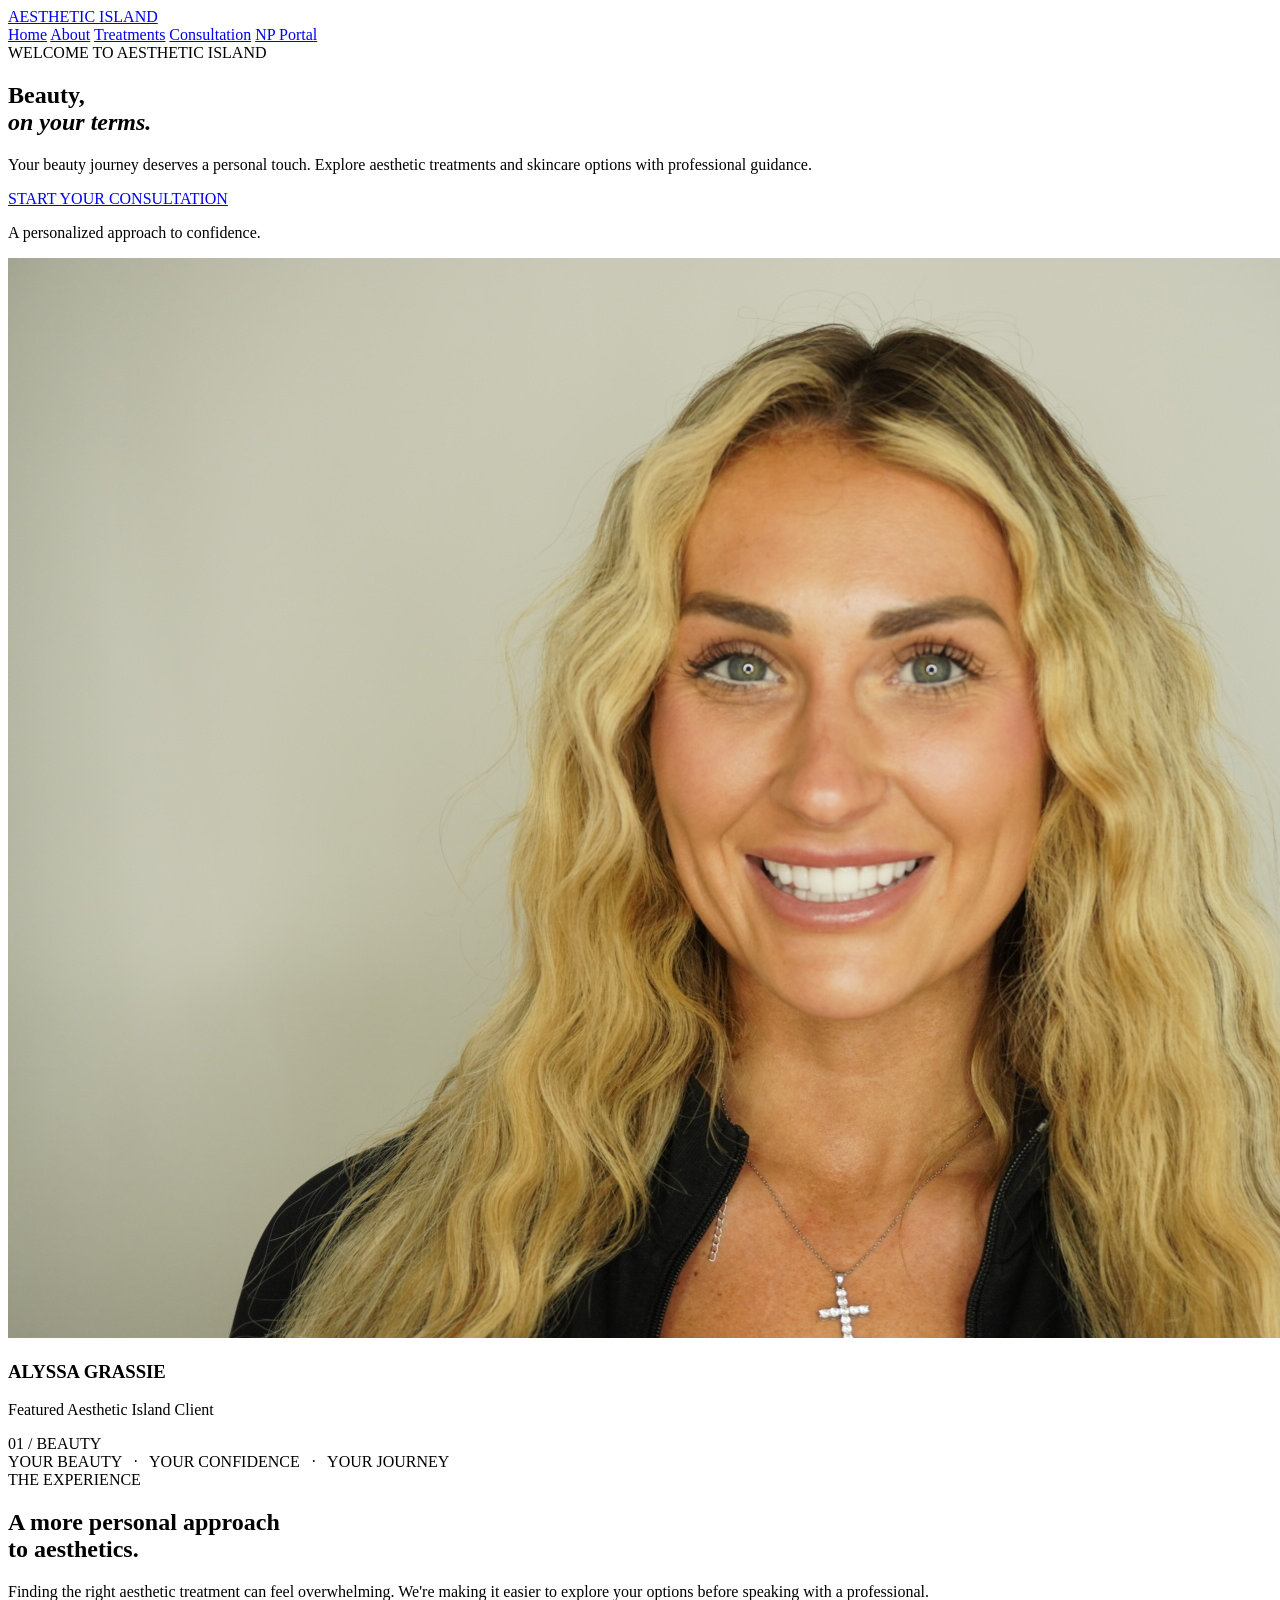
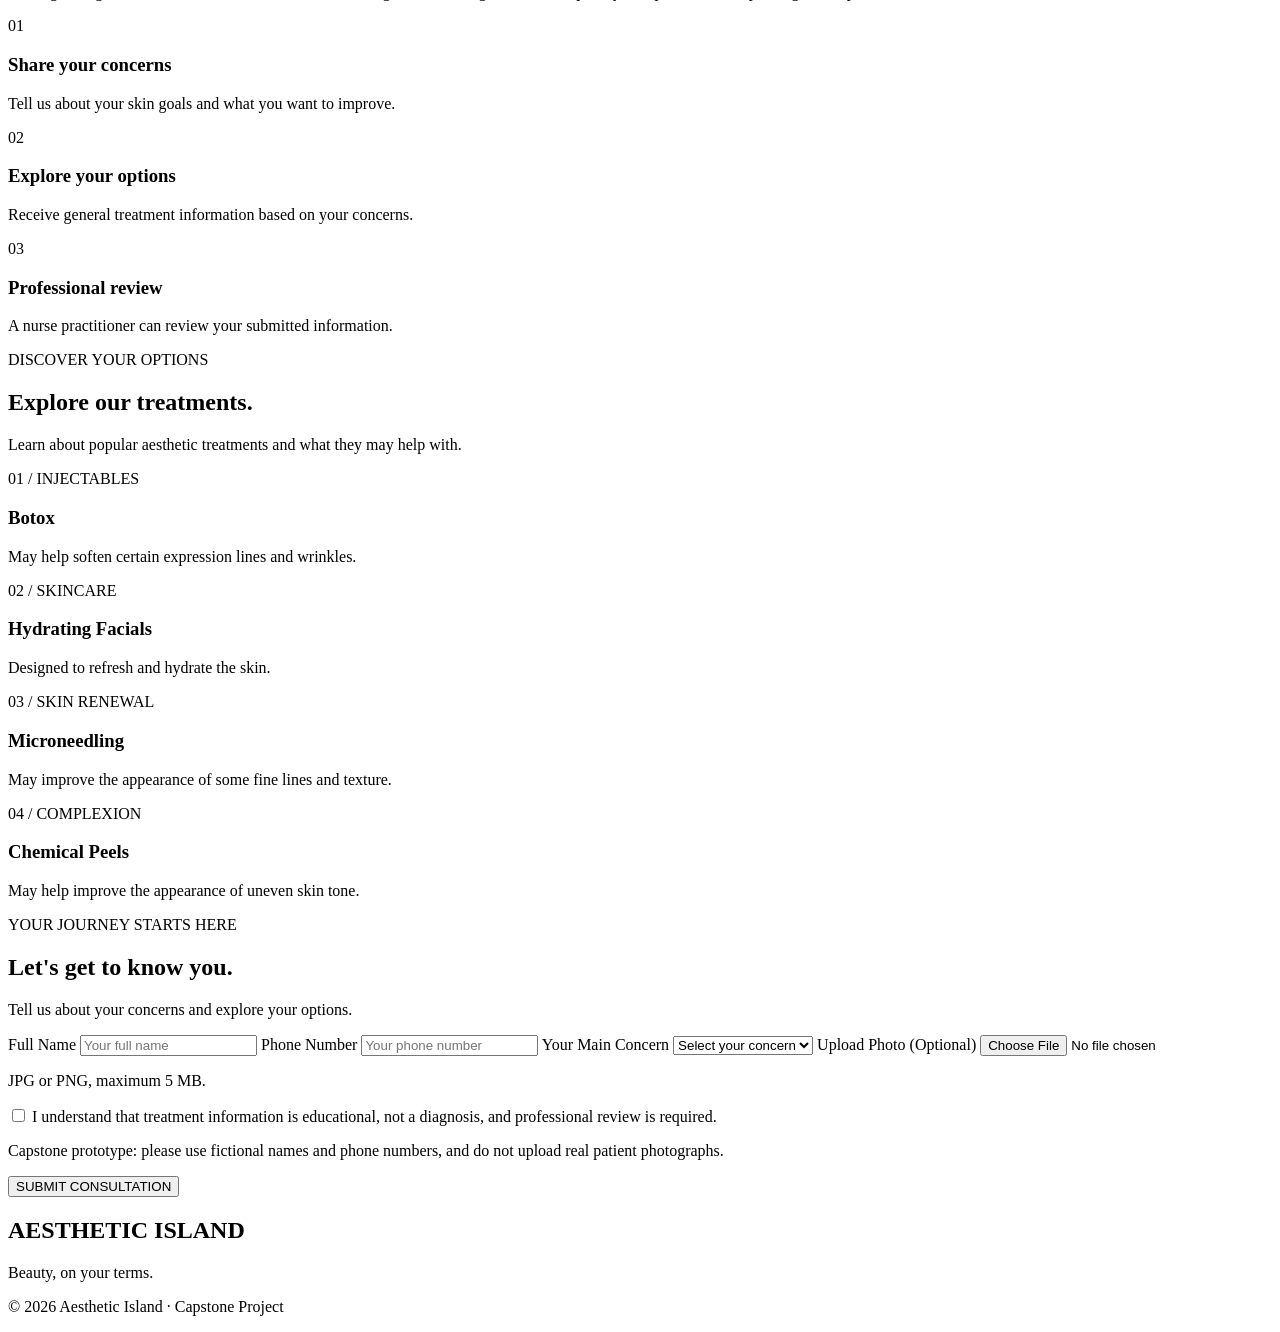
==== commit 385bb7e0: "Revise index.html for improved layout and content Updated the HTML structure and content for better " ====
--- a/frontend/index.html
+++ b/frontend/index.html
@@ -1,267 +1,181 @@
 
 <!DOCTYPE html>
 <html lang="en">
-
 <head>
     <meta charset="UTF-8">
-    <meta name="viewport" content="width=device-width, initial-scale=1.0">
-
-    <title>Aesthetic Island</title>
-
-    <link rel="stylesheet" href="style.css">
+    <meta name="viewport" content="width=device-width, initial-scale=1">
+    <title>Aesthetic Island | Beauty, on your terms</title>
+    <link rel="stylesheet" href="/style.css">
 </head>
-
 <body>
 
-    <!-- this is my navigation bar -->
-    <nav>
-        <h2>AESTHETIC ISLAND</h2>
+<nav class="navigation">
+    <a class="logo" href="/">AESTHETIC ISLAND</a>
+    <div class="links">
+        <a href="#home">Home</a>
+        <a href="#about">About</a>
+        <a href="#treatments">Treatments</a>
+        <a href="#consultation">Consultation</a>
+        <a href="/dashboard.html">NP Portal</a>
+    </div>
+</nav>
 
-        <div class="links">
-            <a href="#home">Home</a>
-            <a href="#about">How It Works</a>
-            <a href="#consultation">Consultation</a>
+<section id="home" class="home">
+    <div class="homeText">
+        <span class="eyebrow">WELCOME TO AESTHETIC ISLAND</span>
+        <h1>Beauty,<br><em>on your terms.</em></h1>
+        <p>
+            Your beauty journey deserves a personal touch.
+            Explore aesthetic treatments and skincare options
+            with professional guidance.
+        </p>
+        <a class="mainButton" href="#consultation">
+            START YOUR CONSULTATION
+        </a>
+        <p class="smallText">A personalized approach to confidence.</p>
+    </div>
+
+    <div class="homeImage">
+        <img src="/images/hero.jpg" alt="Aesthetic Island featured client">
+        <div class="photoCaption">
+            <div>
+                <h3>ALYSSA GRASSIE</h3>
+                <p>Featured Aesthetic Island Client</p>
+            </div>
+            <span>01 / BEAUTY</span>
         </div>
-    </nav>
+    </div>
+</section>
 
+<div class="marquee">
+    YOUR BEAUTY &nbsp; · &nbsp; YOUR CONFIDENCE &nbsp; · &nbsp;
+    YOUR JOURNEY
+</div>
 
-    <!-- this is my homepage -->
-    <section id="home" class="home">
+<section id="about" class="about">
+    <span class="eyebrow">THE EXPERIENCE</span>
+    <h2>A more personal approach<br>to aesthetics.</h2>
+    <p class="sectionIntro">
+        Finding the right aesthetic treatment can feel overwhelming.
+        We're making it easier to explore your options before
+        speaking with a professional.
+    </p>
 
-        <div class="homeText">
+    <div class="steps">
+        <article class="step">
+            <span>01</span>
+            <h3>Share your concerns</h3>
+            <p>Tell us about your skin goals and what you want to improve.</p>
+        </article>
+        <article class="step">
+            <span>02</span>
+            <h3>Explore your options</h3>
+            <p>Receive general treatment information based on your concerns.</p>
+        </article>
+        <article class="step">
+            <span>03</span>
+            <h3>Professional review</h3>
+            <p>A nurse practitioner can review your submitted information.</p>
+        </article>
+    </div>
+</section>
 
-            <h1>Beauty, on your terms.</h1>
+<section id="treatments" class="treatments">
+    <span class="eyebrow">DISCOVER YOUR OPTIONS</span>
+    <h2>Explore our treatments.</h2>
+    <p class="sectionIntro">
+        Learn about popular aesthetic treatments and what they may help with.
+    </p>
 
-            <p>
-                A more personal way to explore
-                aesthetic treatments and skincare.
-            </p>
+    <div class="treatmentGrid">
+        <article class="treatmentCard">
+            <span>01 / INJECTABLES</span>
+            <h3>Botox</h3>
+            <p>May help soften certain expression lines and wrinkles.</p>
+        </article>
+        <article class="treatmentCard">
+            <span>02 / SKINCARE</span>
+            <h3>Hydrating Facials</h3>
+            <p>Designed to refresh and hydrate the skin.</p>
+        </article>
+        <article class="treatmentCard">
+            <span>03 / SKIN RENEWAL</span>
+            <h3>Microneedling</h3>
+            <p>May improve the appearance of some fine lines and texture.</p>
+        </article>
+        <article class="treatmentCard">
+            <span>04 / COMPLEXION</span>
+            <h3>Chemical Peels</h3>
+            <p>May help improve the appearance of uneven skin tone.</p>
+        </article>
+    </div>
+</section>
 
-            <a href="#consultation" class="mainButton">
-                Explore Consultation
-            </a>
+<section id="consultation" class="consultation">
+    <span class="eyebrow">YOUR JOURNEY STARTS HERE</span>
+    <h2>Let's get to know you.</h2>
+    <p class="formIntro">
+        Tell us about your concerns and explore your options.
+    </p>
 
-        </div>
+    <form id="clientForm">
+        <label for="name">Full Name</label>
+        <input id="name" name="name" type="text"
+               maxlength="100" placeholder="Your full name" required>
 
+        <label for="phone">Phone Number</label>
+        <input id="phone" name="phone" type="tel"
+               maxlength="25" placeholder="Your phone number" required>
 
-        <!-- this is my homepage picture -->
-        <div class="homeImage">
+        <label for="concern">Your Main Concern</label>
+        <select id="concern" name="concern" required>
+            <option value="">Select your concern</option>
+            <option value="dry skin">Dry Skin</option>
+            <option value="acne">Acne</option>
+            <option value="fine lines">Fine Lines</option>
+            <option value="uneven skin tone">Uneven Skin Tone</option>
+        </select>
 
-            <img src="/images/hero.jpg"
-                 alt="Aesthetic Island featured model">
+        <label for="photo">Upload Photo (Optional)</label>
+        <input id="photo" name="photo" type="file"
+               accept="image/jpeg,image/png">
+        <p class="formNote">JPG or PNG, maximum 5 MB.</p>
 
-            <!-- this is my featured client caption -->
-            <div class="photoCaption">
+        <label class="consent">
+            <input type="checkbox" id="consent" required>
+            <span>
+                I understand that treatment information is educational,
+                not a diagnosis, and professional review is required.
+            </span>
+        </label>
 
-                <h3>ALYSSA GRASSIE</h3>
-
-                <p>
-                    American Social Media Influencer,
-                    Model &amp; Reality Television Personality
-                </p>
-
-                <p class="clientText">Our Trusted Client</p>
-
-            </div>
-
-        </div>
-
-    </section>
-
-
-    <!-- this explains how my website works -->
-    <section id="about" class="about">
-
-        <h2>How it works</h2>
-
-        <div class="steps">
-
-            <!-- first step -->
-            <div class="step">
-
-                <h3>01</h3>
-
-                <h4>Tell us about your skin</h4>
-
-                <p>
-                    Share your concerns and upload
-                    a photo for review.
-                </p>
-
-            </div>
-
-
-            <!-- second step -->
-            <div class="step">
-
-                <h3>02</h3>
-
-                <h4>Personal review</h4>
-
-                <p>
-                    A nurse practitioner reviews
-                    your concerns.
-                </p>
-
-            </div>
-
-
-            <!-- third step -->
-            <div class="step">
-
-                <h3>03</h3>
-
-                <h4>Find your options</h4>
-
-                <p>
-                    Explore treatments, products,
-                    and pricing recommended for you.
-                </p>
-
-            </div>
-
-        </div>
-
-    </section>
-
-
-    <!-- this is my consultation section -->
-    <section id="consultation" class="consultation">
-
-        <h2>Let's get started.</h2>
-
-        <p class="formIntro">
-            Tell us what you're looking for.
+        <p class="formNote">
+            Capstone prototype: please use fictional names and phone
+            numbers, and do not upload real patient photographs.
         </p>
 
+        <button id="submitButton" type="submit">
+            SUBMIT CONSULTATION
+        </button>
+        <p id="formMessage" role="status" aria-live="polite"></p>
+    </form>
 
-        <!-- this is my client form -->
-        <form id="clientForm">
+    <div id="resultCard" class="resultCard" hidden>
+        <span class="eyebrow">YOUR CONSULTATION</span>
+        <h3>Thank you for submitting.</h3>
+        <p id="resultId"></p>
+        <h4>General treatment information</h4>
+        <p id="resultTreatment"></p>
+        <p>Your consultation is pending professional review.</p>
+    </div>
+</section>
 
-            <!-- client name -->
-            <label for="name">Full Name</label>
+<footer>
+    <h2>AESTHETIC ISLAND</h2>
+    <p>Beauty, on your terms.</p>
+    <p>© 2026 Aesthetic Island · Capstone Project</p>
+</footer>
 
-            <input type="text"
-                   id="name"
-                   name="name"
-                   placeholder="Your name"
-                   required>
-
-
-            <!-- client phone number -->
-            <label for="phone">Phone Number</label>
-
-            <input type="tel"
-                   id="phone"
-                   name="phone"
-                   placeholder="Your phone number"
-                   required>
-
-
-            <!-- client concerns -->
-            <label for="concern">Your Concerns</label>
-
-            <textarea id="concern"
-                      name="concern"
-                      rows="4"
-                      placeholder="What would you like help with?"
-                      required></textarea>
-
-
-            <!-- client photo -->
-            <label for="photo">Upload a Photo</label>
-
-            <input type="file"
-                   id="photo"
-                   name="photo"
-                   accept="image/*"
-                   required>
-
-
-            <!-- real submissions are not ready yet -->
-            <button type="submit" disabled>
-                Consultation Submissions Coming Soon
-            </button>
-
-            <p class="formNote">
-                Online submissions are not yet available.
-                Please do not enter or upload personal information.
-            </p>
-
-        </form>
-
-
-        <!-- this is my test consultation section -->
-        <div class="testConsultation">
-
-            <h3>Test Consultation</h3>
-
-            <p>
-                This section is for testing my backend.
-                Do not enter real client information.
-            </p>
-
-
-            <!-- this form sends test data to python -->
-            <form id="testForm">
-
-                <label for="testConcern">
-                    Choose a test concern
-                </label>
-
-                <select id="testConcern" required>
-
-                    <option value="">
-                        Select a concern
-                    </option>
-
-                    <option value="dry skin">
-                        Dry Skin
-                    </option>
-
-                    <option value="acne">
-                        Acne
-                    </option>
-
-                    <option value="fine lines">
-                        Fine Lines
-                    </option>
-
-                    <option value="uneven skin tone">
-                        Uneven Skin Tone
-                    </option>
-
-                </select>
-
-
-                <!-- this button tests my backend -->
-                <button type="submit">
-                    Test Consultation
-                </button>
-
-            </form>
-
-
-            <!-- this displays my backend response -->
-            <p id="testResult" aria-live="polite"></p>
-
-        </div>
-
-    </section>
-
-
-    <!-- this is my footer -->
-    <footer>
-
-        <h2>AESTHETIC ISLAND</h2>
-
-        <p>© 2026 Aesthetic Island</p>
-
-    </footer>
-
-
-    <!-- this connects my javascript -->
-    <script src="script.js"></script>
-
+<script src="/script.js"></script>
 </body>
 </html>
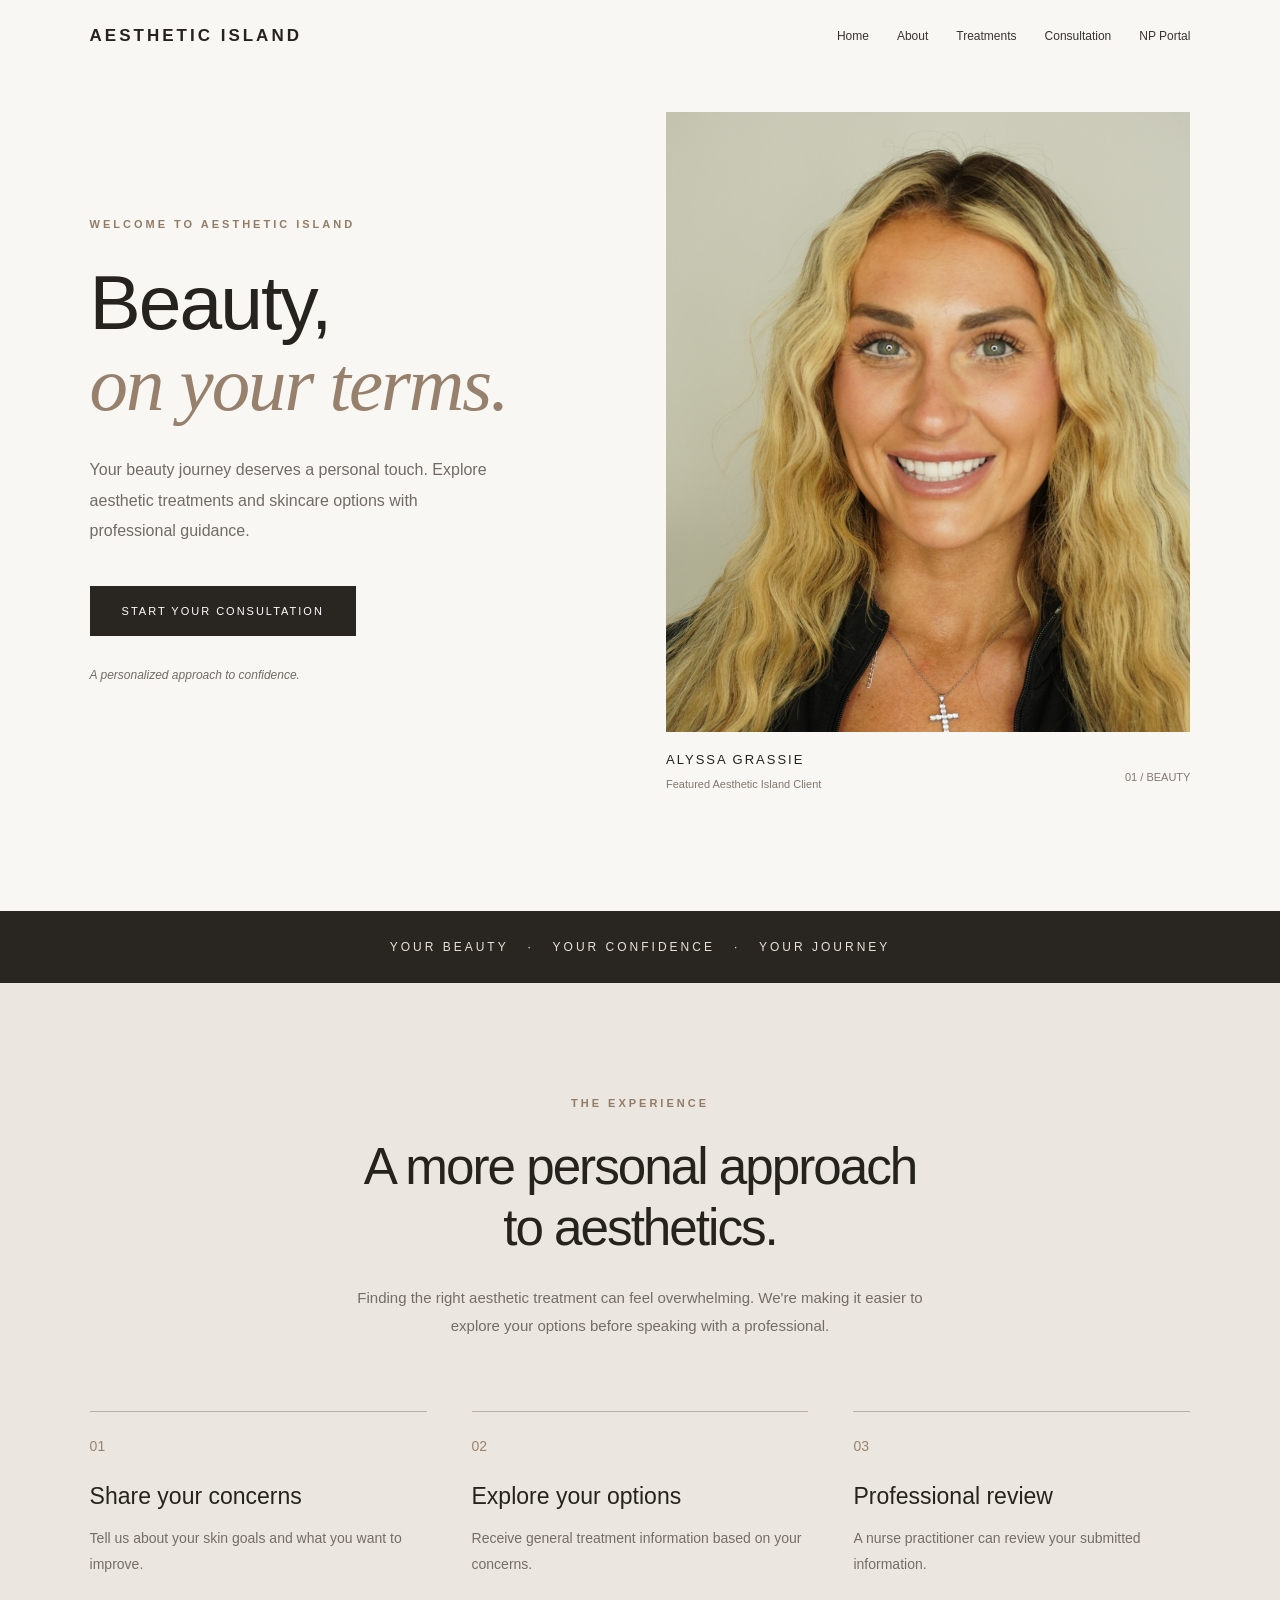
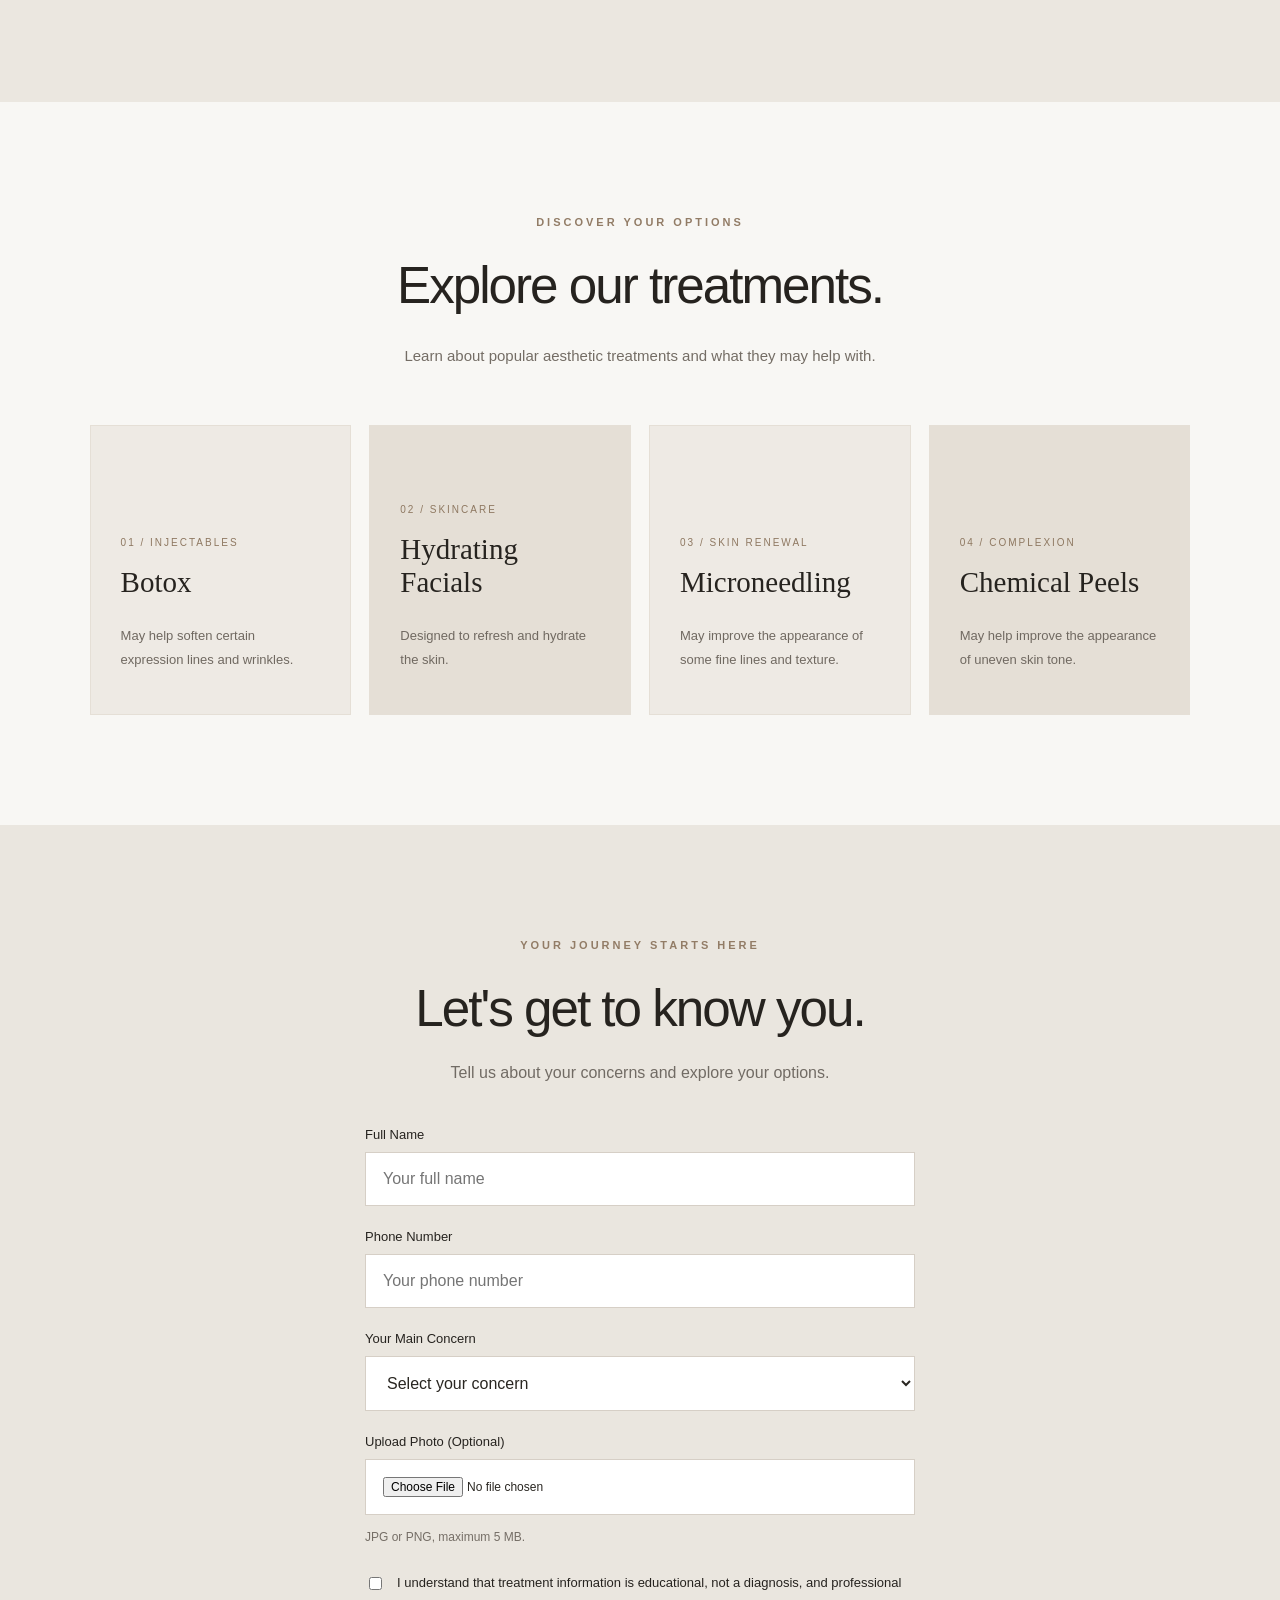
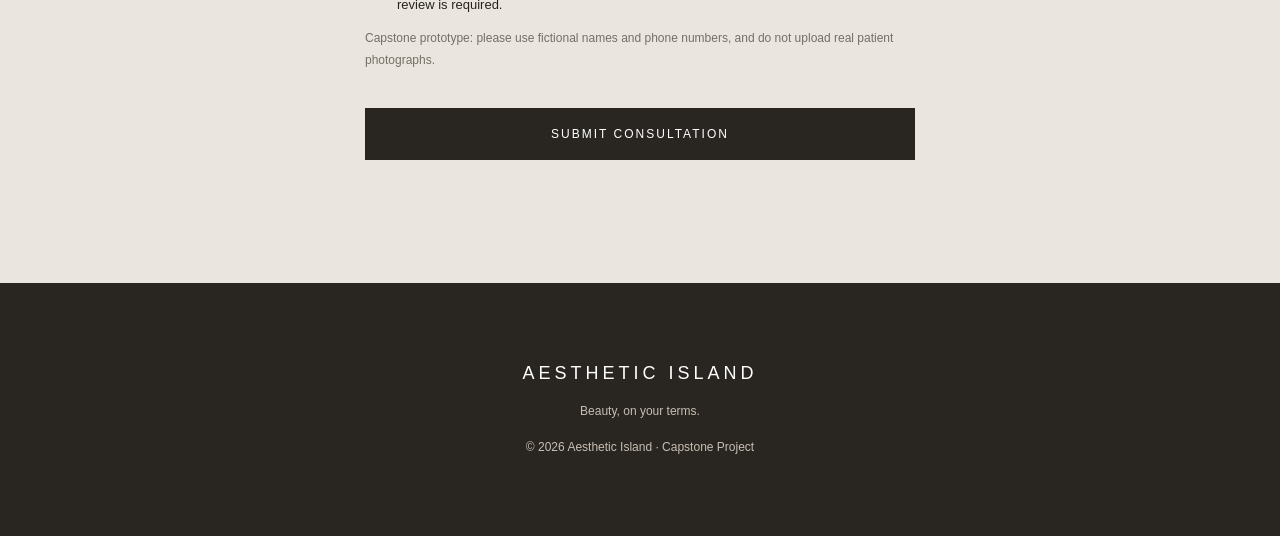
==== commit e75331ae: "Fix stylesheet link path in index.html" ====
--- a/frontend/index.html
+++ b/frontend/index.html
@@ -5,7 +5,7 @@
     <meta charset="UTF-8">
     <meta name="viewport" content="width=device-width, initial-scale=1">
     <title>Aesthetic Island | Beauty, on your terms</title>
-    <link rel="stylesheet" href="/style.css">
+    <link rel="stylesheet" href="style.css">
 </head>
 <body>
 
--- a/frontend/style.css
+++ b/frontend/style.css
@@ -0,0 +1,620 @@
+
+
+* {
+    box-sizing: border-box;
+}
+
+html {
+    scroll-behavior: smooth;
+}
+
+body {
+    margin: 0;
+    font-family: Arial, Helvetica, sans-serif;
+    background: #f8f7f4;
+    color: #26231f;
+}
+
+button, input, select, textarea {
+    font: inherit;
+}
+
+button, a {
+    transition: 0.2s ease;
+}
+
+button {
+    cursor: pointer;
+}
+
+[hidden] {
+    display: none !important;
+}
+
+/* NAVIGATION */
+
+.navigation {
+    display: flex;
+    align-items: center;
+    justify-content: space-between;
+    gap: 25px;
+    padding: 26px 7%;
+    background: #f8f7f4;
+}
+
+.logo {
+    font-size: 17px;
+    letter-spacing: 3px;
+    font-weight: 600;
+    color: #26231f;
+    text-decoration: none;
+}
+
+.links {
+    display: flex;
+    align-items: center;
+    gap: 28px;
+    flex-wrap: wrap;
+}
+
+.links a {
+    color: #38342f;
+    text-decoration: none;
+    font-size: 12px;
+}
+
+.links a:hover {
+    color: #a28b74;
+}
+
+/* TYPOGRAPHY */
+
+.eyebrow {
+    font-size: 11px;
+    letter-spacing: 3px;
+    color: #927c66;
+    font-weight: 600;
+}
+
+h1, h2, h3, h4 {
+    font-weight: 400;
+}
+
+h1, h2 {
+    letter-spacing: -2px;
+}
+
+.sectionIntro {
+    color: #746d65;
+    line-height: 1.9;
+    max-width: 580px;
+    margin: 20px auto 55px;
+    font-size: 15px;
+}
+
+/* HOMEPAGE */
+
+.home {
+    display: grid;
+    grid-template-columns: 1fr 1.05fr;
+    align-items: center;
+    gap: 7%;
+    padding: 40px 7% 110px;
+    min-height: 730px;
+}
+
+.homeText h1 {
+    font-size: clamp(55px, 6vw, 92px);
+    line-height: 1.05;
+    margin: 30px 0;
+}
+
+.homeText h1 em {
+    font-family: Georgia, serif;
+    font-weight: 400;
+    color: #98816c;
+}
+
+.homeText > p {
+    color: #716b64;
+    line-height: 1.9;
+    font-size: 16px;
+    max-width: 400px;
+}
+
+.mainButton {
+    display: inline-block;
+    background: #292621;
+    color: white;
+    text-decoration: none;
+    padding: 19px 32px;
+    margin-top: 24px;
+    font-size: 11px;
+    letter-spacing: 2px;
+}
+
+.mainButton:hover {
+    background: #927c66;
+}
+
+.homeText .smallText {
+    font-size: 12px;
+    margin-top: 28px;
+    font-style: italic;
+}
+
+.homeImage img {
+    width: 100%;
+    height: 620px;
+    object-fit: cover;
+    display: block;
+}
+
+.photoCaption {
+    display: flex;
+    justify-content: space-between;
+    align-items: center;
+    gap: 15px;
+    padding-top: 20px;
+}
+
+.photoCaption h3 {
+    font-size: 13px;
+    letter-spacing: 2px;
+    margin: 0 0 7px;
+}
+
+.photoCaption p, .photoCaption span {
+    font-size: 11px;
+    color: #81786f;
+}
+
+/* BRAND STRIP */
+
+.marquee {
+    background: #292621;
+    color: #e9e1d8;
+    padding: 24px;
+    text-align: center;
+    font-size: 12px;
+    letter-spacing: 3px;
+    line-height: 2;
+}
+
+/* ABOUT */
+
+.about {
+    background: #ebe7e0;
+    padding: 110px 7%;
+    text-align: center;
+}
+
+.about h2, .treatments h2, .consultation h2 {
+    font-size: clamp(36px, 4vw, 56px);
+    line-height: 1.2;
+    margin: 25px 0;
+}
+
+.steps {
+    display: grid;
+    grid-template-columns: repeat(3, 1fr);
+    gap: 45px;
+    margin-top: 70px;
+    text-align: left;
+}
+
+.step {
+    border-top: 1px solid #b9b0a5;
+    padding-top: 25px;
+}
+
+.step span {
+    color: #99836c;
+    font-size: 14px;
+}
+
+.step h3 {
+    font-size: 23px;
+    margin: 28px 0 15px;
+}
+
+.step p {
+    color: #746d65;
+    line-height: 1.9;
+    font-size: 14px;
+}
+
+/* TREATMENTS */
+
+.treatments {
+    padding: 110px 7%;
+    text-align: center;
+}
+
+.treatmentGrid {
+    display: grid;
+    grid-template-columns: repeat(4, 1fr);
+    gap: 18px;
+    text-align: left;
+}
+
+.treatmentCard {
+    min-height: 290px;
+    padding: 30px;
+    background: #eeeae4;
+    display: flex;
+    flex-direction: column;
+    justify-content: flex-end;
+    border: 1px solid #e5dfd6;
+}
+
+.treatmentCard:nth-child(even) {
+    background: #e5dfd6;
+}
+
+.treatmentCard span {
+    font-size: 10px;
+    letter-spacing: 2px;
+    color: #8e7861;
+}
+
+.treatmentCard h3 {
+    font-family: Georgia, serif;
+    font-size: 29px;
+    margin: 18px 0 12px;
+}
+
+.treatmentCard p {
+    font-size: 13px;
+    line-height: 1.8;
+    color: #706961;
+}
+
+/* CONSULTATION */
+
+.consultation {
+    background: #eae6df;
+    padding: 110px 20px;
+    text-align: center;
+}
+
+.formIntro {
+    color: #716b64;
+    margin-bottom: 45px;
+}
+
+#clientForm, #loginForm {
+    max-width: 550px;
+    margin: auto;
+    text-align: left;
+}
+
+label {
+    display: block;
+    font-size: 13px;
+    margin: 23px 0 10px;
+}
+
+input:not([type="checkbox"]),
+select,
+textarea {
+    width: 100%;
+    padding: 17px;
+    border: 1px solid #d6cfc6;
+    background: #fff;
+    color: #292621;
+    border-radius: 0;
+    outline-offset: 3px;
+}
+
+input[type="file"] {
+    font-size: 12px;
+}
+
+.consent {
+    display: flex;
+    align-items: flex-start;
+    gap: 12px;
+    line-height: 1.7;
+}
+
+.consent input {
+    margin-top: 5px;
+}
+
+.formNote {
+    font-size: 12px;
+    color: #756e66;
+    line-height: 1.8;
+}
+
+#clientForm button,
+#loginForm button {
+    width: 100%;
+    margin-top: 25px;
+    padding: 19px;
+    background: #292621;
+    color: white;
+    border: none;
+    font-size: 12px;
+    letter-spacing: 2px;
+}
+
+button:hover:not(:disabled) {
+    opacity: 0.8;
+}
+
+button:disabled {
+    opacity: 0.5;
+    cursor: not-allowed;
+}
+
+#formMessage, #loginMessage {
+    color: #8a4035;
+    font-size: 13px;
+    line-height: 1.6;
+}
+
+.resultCard {
+    max-width: 550px;
+    margin: 45px auto 0;
+    background: #fff;
+    padding: 35px;
+    text-align: left;
+    border: 1px solid #d6cfc6;
+}
+
+.resultCard h3 {
+    font-size: 27px;
+}
+
+.resultCard p {
+    color: #716b64;
+    line-height: 1.8;
+}
+
+/* FOOTER */
+
+footer {
+    padding: 65px 20px;
+    text-align: center;
+    background: #292621;
+    color: #fff;
+}
+
+footer h2 {
+    font-size: 18px;
+    letter-spacing: 4px;
+}
+
+footer p {
+    color: #c7beb4;
+    font-size: 12px;
+    line-height: 2;
+}
+
+/* NP LOGIN */
+
+.loginPage {
+    min-height: 75vh;
+    display: grid;
+    place-items: center;
+    padding: 70px 20px;
+}
+
+.loginBox {
+    width: 100%;
+    max-width: 460px;
+    padding: 45px;
+    background: #eeeae4;
+}
+
+.loginBox h1 {
+    font-size: 44px;
+    margin-bottom: 15px;
+}
+
+.loginBox > p {
+    color: #716b64;
+    font-size: 14px;
+}
+
+/* NP DASHBOARD */
+
+.dashboardPage {
+    padding: 75px 7% 110px;
+    max-width: 1450px;
+    margin: auto;
+}
+
+.dashboardPage h1 {
+    font-size: clamp(38px, 5vw, 60px);
+    margin: 20px 0;
+}
+
+.dashboardPage > p {
+    color: #716b64;
+    font-size: 14px;
+}
+
+.stats {
+    display: grid;
+    grid-template-columns: repeat(4, 1fr);
+    gap: 18px;
+    margin: 45px 0 65px;
+}
+
+.statCard {
+    background: #ebe7e0;
+    padding: 28px;
+}
+
+.statCard span {
+    font-size: 11px;
+    letter-spacing: 2px;
+    color: #8a7866;
+}
+
+.statCard strong {
+    display: block;
+    font-size: 42px;
+    font-weight: 400;
+    margin-top: 20px;
+}
+
+.dashboardHeader {
+    display: flex;
+    justify-content: space-between;
+    align-items: center;
+    gap: 20px;
+    margin-bottom: 30px;
+}
+
+.dashboardHeader h2 {
+    font-size: 29px;
+}
+
+.dashboardHeader select {
+    max-width: 220px;
+}
+
+.consultationCard {
+    background: white;
+    border: 1px solid #e4dfd8;
+    padding: 30px;
+    margin-bottom: 20px;
+}
+
+.cardTop {
+    display: flex;
+    justify-content: space-between;
+    align-items: center;
+    gap: 15px;
+}
+
+.cardTop h3 {
+    font-size: 23px;
+}
+
+.statusBadge {
+    background: #eae6df;
+    padding: 9px 14px;
+    font-size: 12px;
+}
+
+.consultationCard p {
+    font-size: 14px;
+    line-height: 1.8;
+    overflow-wrap: anywhere;
+}
+
+.consultationCard a {
+    color: #79634e;
+    font-size: 14px;
+}
+
+.statusControls {
+    display: flex;
+    gap: 12px;
+    margin-top: 25px;
+}
+
+.statusControls select {
+    max-width: 240px;
+}
+
+.statusControls button,
+.logoutButton {
+    padding: 13px 22px;
+    background: #292621;
+    border: none;
+    color: white;
+    font-size: 12px;
+}
+
+.logoutButton {
+    margin: 0;
+}
+
+.saveMessage {
+    color: #79634e;
+}
+
+/* MOBILE */
+
+@media (max-width: 900px) {
+    .home {
+        grid-template-columns: 1fr;
+        gap: 40px;
+    }
+
+    .homeImage img {
+        height: 500px;
+    }
+
+    .treatmentGrid {
+        grid-template-columns: repeat(2, 1fr);
+    }
+
+    .steps {
+        gap: 25px;
+    }
+}
+
+@media (max-width: 600px) {
+    .navigation {
+        flex-direction: column;
+        padding: 22px 5%;
+    }
+
+    .links {
+        justify-content: center;
+        gap: 15px;
+    }
+
+    .home {
+        padding: 60px 6%;
+    }
+
+    .homeText h1 {
+        font-size: 53px;
+    }
+
+    .homeImage img {
+        height: 400px;
+    }
+
+    .about, .treatments, .consultation {
+        padding: 75px 6%;
+    }
+
+    .steps, .treatmentGrid, .stats {
+        grid-template-columns: 1fr;
+    }
+
+    .treatmentCard {
+        min-height: 220px;
+    }
+
+    .stats {
+        grid-template-columns: repeat(2, 1fr);
+    }
+
+    .dashboardPage {
+        padding: 50px 5%;
+    }
+
+    .dashboardHeader, .statusControls {
+        flex-direction: column;
+        align-items: stretch;
+    }
+
+    .dashboardHeader select,
+    .statusControls select {
+        max-width: 100%;
+    }
+
+    .consultationCard {
+        padding: 20px;
+    }
+}
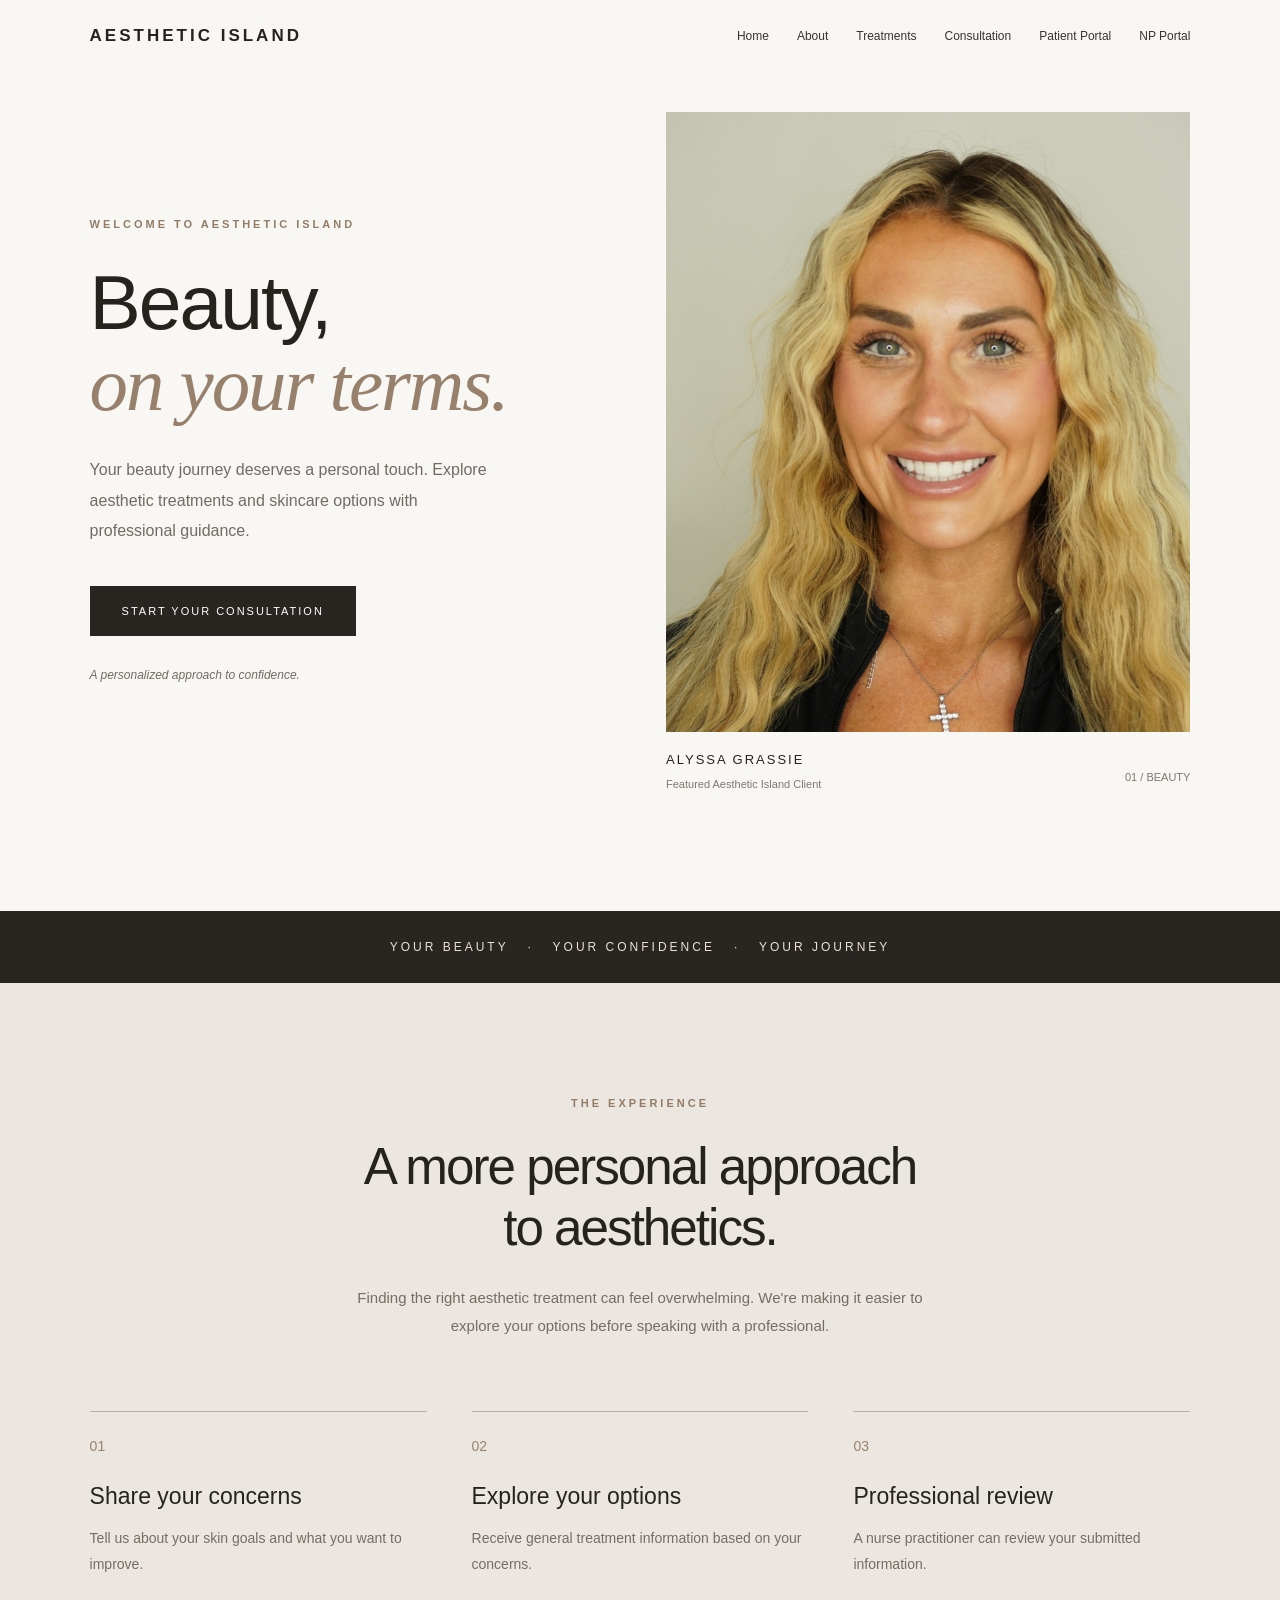
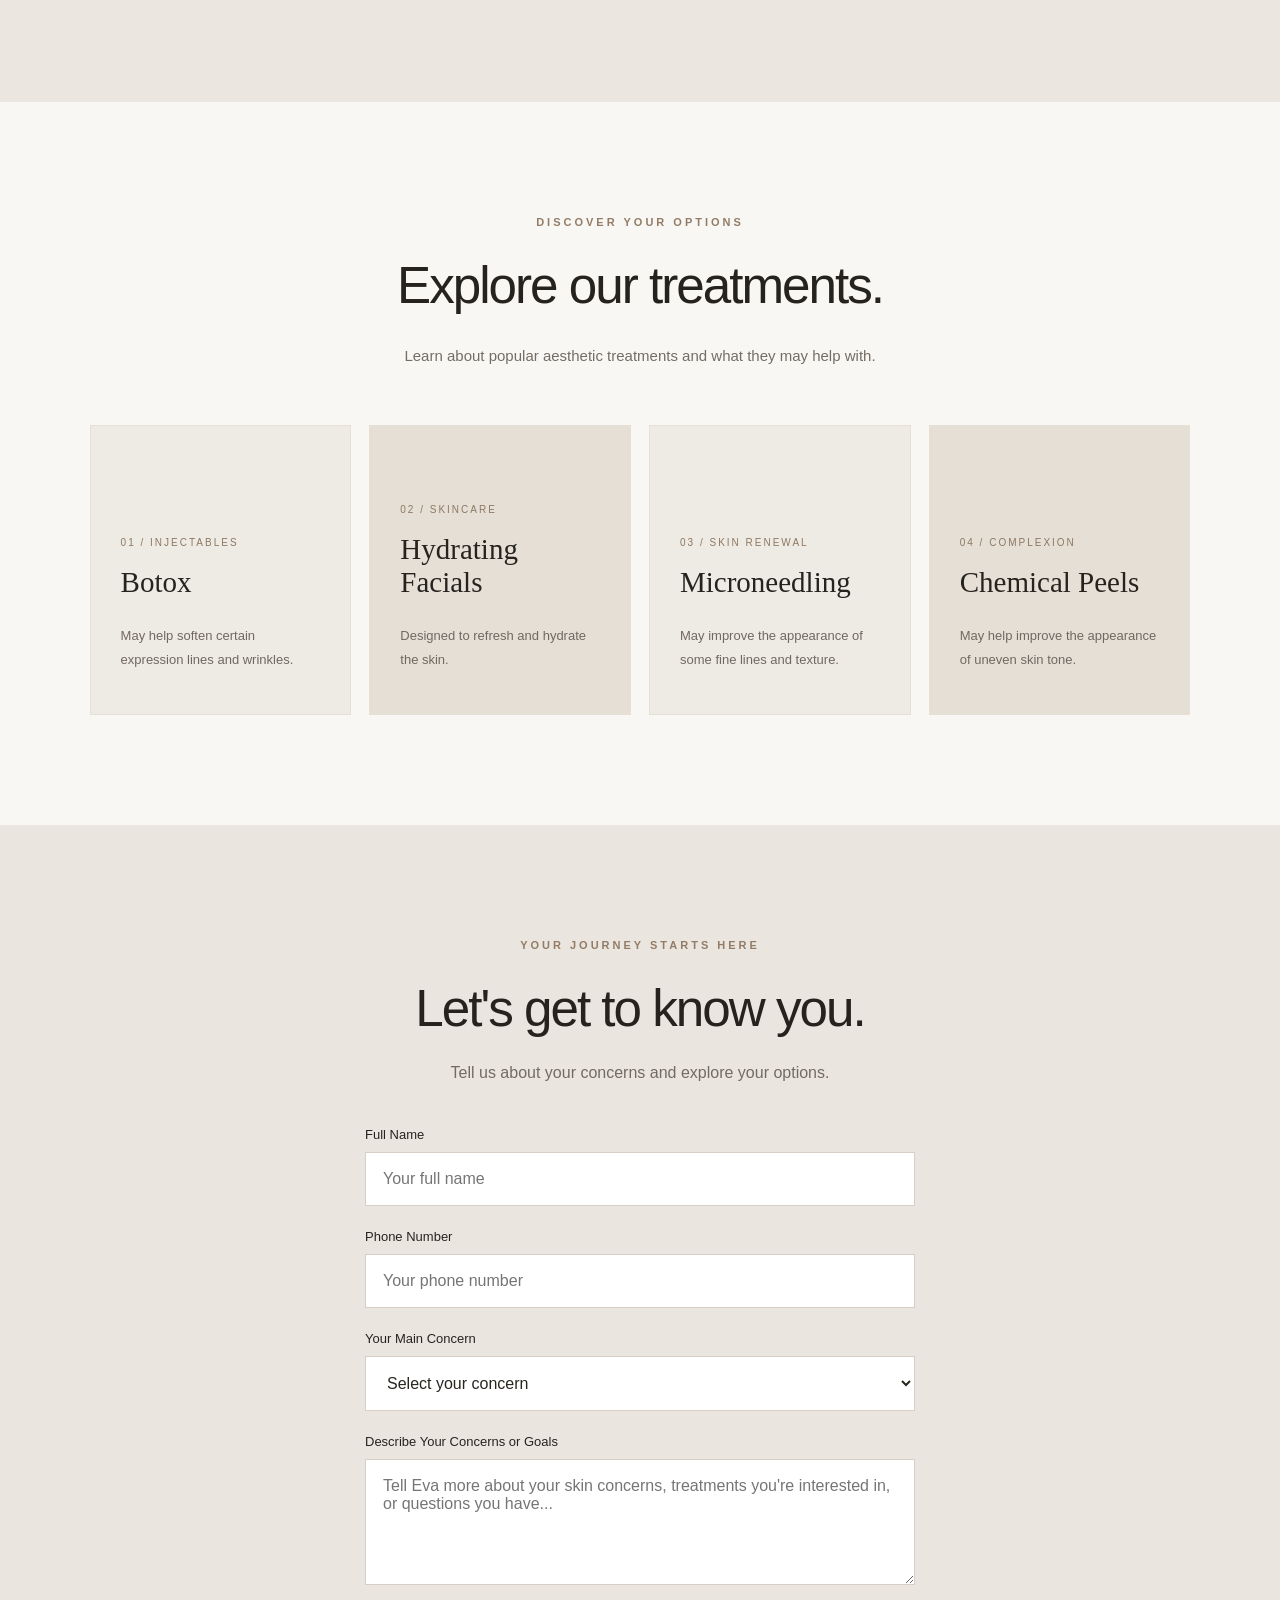
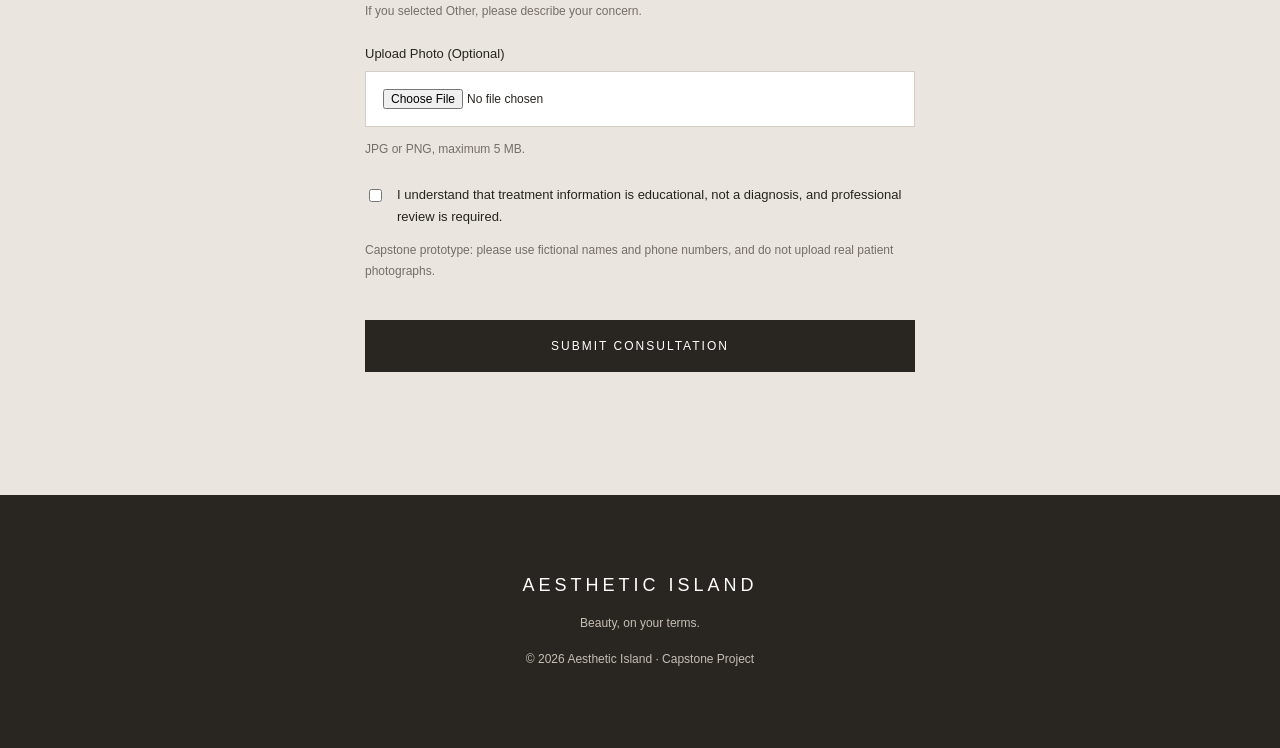
==== commit a09fb540: "Added patient portal and updated NP dashboard" ====
--- a/frontend/index.html
+++ b/frontend/index.html
@@ -16,7 +16,8 @@
         <a href="#about">About</a>
         <a href="#treatments">Treatments</a>
         <a href="#consultation">Consultation</a>
-        <a href="/dashboard.html">NP Portal</a>
+        <a href="patient.html">Patient Portal</a>
+        <a href="dashboard.html">NP Portal</a>
     </div>
 </nav>
 
@@ -36,7 +37,8 @@
     </div>
 
     <div class="homeImage">
-        <img src="/images/hero.jpg" alt="Aesthetic Island featured client">
+        <img src="../images/hero.jpg"
+             alt="Aesthetic Island featured client">
         <div class="photoCaption">
             <div>
                 <h3>ALYSSA GRASSIE</h3>
@@ -93,16 +95,19 @@
             <h3>Botox</h3>
             <p>May help soften certain expression lines and wrinkles.</p>
         </article>
+
         <article class="treatmentCard">
             <span>02 / SKINCARE</span>
             <h3>Hydrating Facials</h3>
             <p>Designed to refresh and hydrate the skin.</p>
         </article>
+
         <article class="treatmentCard">
             <span>03 / SKIN RENEWAL</span>
             <h3>Microneedling</h3>
             <p>May improve the appearance of some fine lines and texture.</p>
         </article>
+
         <article class="treatmentCard">
             <span>04 / COMPLEXION</span>
             <h3>Chemical Peels</h3>
@@ -119,13 +124,16 @@
     </p>
 
     <form id="clientForm">
+
         <label for="name">Full Name</label>
         <input id="name" name="name" type="text"
-               maxlength="100" placeholder="Your full name" required>
+               maxlength="100"
+               placeholder="Your full name" required>
 
         <label for="phone">Phone Number</label>
         <input id="phone" name="phone" type="tel"
-               maxlength="25" placeholder="Your phone number" required>
+               maxlength="25"
+               placeholder="Your phone number" required>
 
         <label for="concern">Your Main Concern</label>
         <select id="concern" name="concern" required>
@@ -134,11 +142,28 @@
             <option value="acne">Acne</option>
             <option value="fine lines">Fine Lines</option>
             <option value="uneven skin tone">Uneven Skin Tone</option>
+            <option value="other">Other</option>
         </select>
+
+        <label for="details">
+            Describe Your Concerns or Goals
+        </label>
+        <textarea
+            id="details"
+            name="details"
+            rows="5"
+            maxlength="2000"
+            placeholder="Tell Eva more about your skin concerns, treatments you're interested in, or questions you have..."
+        ></textarea>
+
+        <p class="formNote">
+            If you selected Other, please describe your concern.
+        </p>
 
         <label for="photo">Upload Photo (Optional)</label>
         <input id="photo" name="photo" type="file"
                accept="image/jpeg,image/png">
+
         <p class="formNote">JPG or PNG, maximum 5 MB.</p>
 
         <label class="consent">
@@ -157,16 +182,40 @@
         <button id="submitButton" type="submit">
             SUBMIT CONSULTATION
         </button>
+
         <p id="formMessage" role="status" aria-live="polite"></p>
     </form>
 
     <div id="resultCard" class="resultCard" hidden>
         <span class="eyebrow">YOUR CONSULTATION</span>
+
         <h3>Thank you for submitting.</h3>
+
         <p id="resultId"></p>
-        <h4>General treatment information</h4>
+
+        <h4>General Treatment Information</h4>
         <p id="resultTreatment"></p>
+
         <p>Your consultation is pending professional review.</p>
+
+        <h4>Your Private Access Code</h4>
+        <p>
+            Save this code. You will need it with your phone number
+            to check your consultation.
+        </p>
+
+        <p id="accessCode"
+           style="font-weight:bold;overflow-wrap:anywhere;"></p>
+
+        <button type="button" id="copyAccessCode">
+            COPY ACCESS CODE
+        </button>
+
+        <p>
+            <a href="patient.html" class="mainButton">
+                CHECK MY CONSULTATION
+            </a>
+        </p>
     </div>
 </section>
 
@@ -176,6 +225,6 @@
     <p>© 2026 Aesthetic Island · Capstone Project</p>
 </footer>
 
-<script src="/script.js"></script>
+<script src="script.js"></script>
 </body>
 </html>
